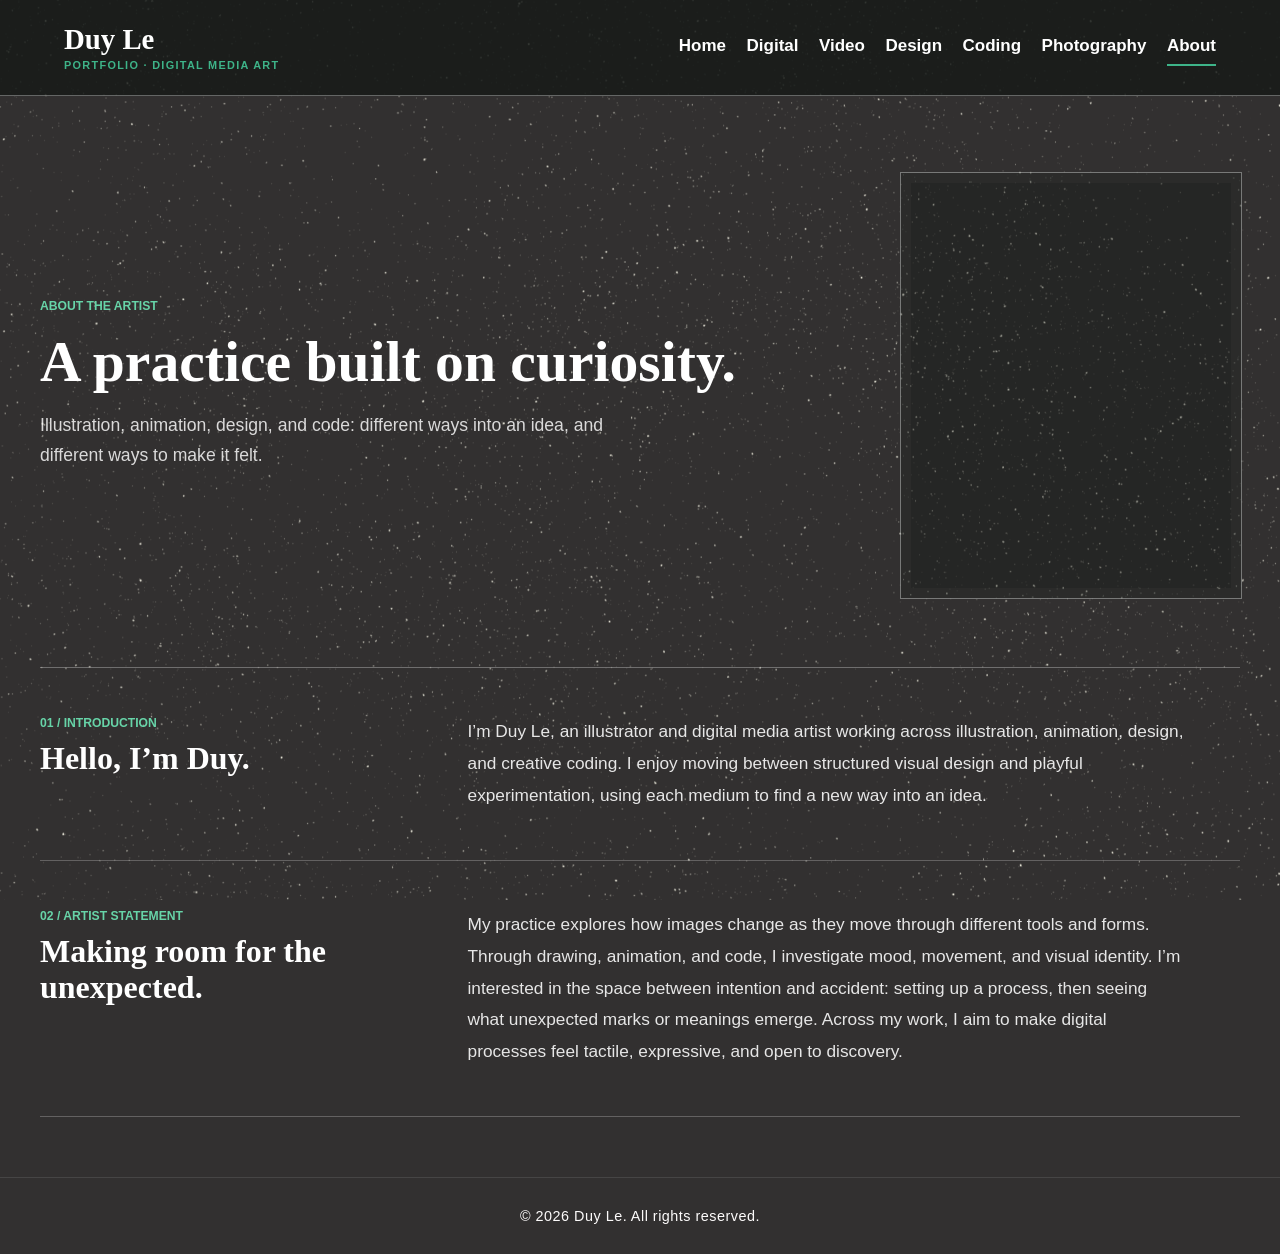
==== About.html @ 116b758b "new big update for yah" ====
<!DOCTYPE html>
<html lang="en">
<head>
	<meta charset="UTF-8">
	<meta name="viewport" content="width=device-width, initial-scale=1.0">
	<meta name="description" content="About Duy Le, digital media artist and illustrator.">
	<title>About | Duy Le Portfolio</title>
	<link rel="stylesheet" href="styles.css">
</head>
<body>
<div class="BG" aria-hidden="true"></div>

<header class="top-header">
	<a class="site-brand top-brand" href="index.html" aria-label="Duy Le Portfolio home">
		<span class="site-brand-name">Duy Le</span>
		<span class="site-brand-title">Portfolio · Digital Media Art</span>
	</a>
	<nav class="Link Link--normal" aria-label="Main navigation">
		<a href="index.html">Home</a>
		<a href="Digital.html">Digital</a>
		<a href="Video.html">Video</a>
		<a href="Design.html">Design</a>
		<a href="Coding.html">Coding</a>
		<a href="Photography.html">Photography</a>
		<a href="About.html" aria-current="page">About</a>
	</nav>
</header>

<header class="site-header" aria-hidden="true" inert>
	<a class="site-brand site-brand--compact" href="index.html" aria-label="Duy Le Portfolio home">
		<span class="site-brand-mark" aria-hidden="true">DL</span>
		<span class="site-brand-title">Portfolio</span>
	</a>
	<nav class="Link Link--sticky" aria-label="Sticky main navigation">
		<a href="index.html">Home</a>
		<a href="Digital.html">Digital</a>
		<a href="Video.html">Video</a>
		<a href="Design.html">Design</a>
		<a href="Coding.html">Coding</a>
		<a href="Photography.html">Photography</a>
		<a href="About.html" aria-current="page">About</a>
	</nav>
</header>

<main class="about-main">
	<section class="about-hero" aria-labelledby="about-title">
		<div>
			<p class="about-kicker">About the artist</p>
			<h1 id="about-title">A practice built on curiosity.</h1>
			<p class="about-hero-lede">Illustration, animation, design, and code: different ways into an idea, and different ways to make it felt.</p>
		</div>
		<div class="about-profile-placeholder" role="img" aria-label="Blank placeholder for a profile photo"></div>
	</section>

	<section class="about-section" aria-labelledby="introduction-title">
		<div>
			<p class="about-section-index">01 / Introduction</p>
			<h2 id="introduction-title">Hello, I’m Duy.</h2>
		</div>
		<div class="about-section-copy">
			<p>I’m Duy Le, an illustrator and digital media artist working across illustration, animation, design, and creative coding. I enjoy moving between structured visual design and playful experimentation, using each medium to find a new way into an idea.</p>
		</div>
	</section>

	<section class="about-section" aria-labelledby="statement-title">
		<div>
			<p class="about-section-index">02 / Artist statement</p>
			<h2 id="statement-title">Making room for the unexpected.</h2>
		</div>
		<div class="about-section-copy">
			<p>My practice explores how images change as they move through different tools and forms. Through drawing, animation, and code, I investigate mood, movement, and visual identity. I’m interested in the space between intention and accident: setting up a process, then seeing what unexpected marks or meanings emerge. Across my work, I aim to make digital processes feel tactile, expressive, and open to discovery.</p>
		</div>
	</section>
</main>

<footer class="site-footer">
	<p>&copy; 2026 Duy Le. All rights reserved.</p>
</footer>

<script src="script.js"></script>
</body>
</html>
---- styles.css ----
.container {
    color: white;
    text-align: center;
    font-size: 20px;
    margin-top: 100px;
    padding-bottom: 10px;
    text-shadow: -2px -2px 0 #000, 2px -2px 0 #000, -2px 2px 0 #000, 2px 2px 0 #000;

}
.home-hero {
    width: min(calc(100% - 48px), 1200px);
    margin: 0 auto 55px;
    padding: 82px 0 58px;
    border-bottom: 1px solid rgba(255, 255, 255, 0.3);
    color: #ffffff;
    text-align: left;
}

.home-hero .hero-kicker {
    margin: 0 0 14px;
    color: #67d4a8;
    font-size: 0.76rem;
    font-weight: 700;
    text-transform: uppercase;
}

.home-hero h1 {
    max-width: 900px;
    margin: 0;
    font-family: Georgia, "Times New Roman", serif;
    font-size: 3.5rem;
    line-height: 1.08;
}

.home-hero h1 span {
    display: block;
    color: #67d4a8;
}

.home-hero .hero-subtitle {
    margin: 18px 0 0;
    color: rgba(255, 255, 255, 0.82);
    font-size: 1.08rem;
    line-height: 1.7;
}

.BG {
    position: fixed;
    inset: 0;
    z-index: -1;
    pointer-events: none;
    background: url("BG.png") center / cover no-repeat;
    animation: background-float 12s ease-in-out infinite;
}

@keyframes background-float {
    0%, 100% { transform: translateY(0); }
    50% { transform: translateY(-10px); }
}

.top-header {
    display: flex;
    align-items: center;
    justify-content: space-between;
    gap: 30px;
    width: 100%;
    max-width: none;
    margin: 0;
    padding: 24px clamp(20px, 5vw, 72px);
    box-sizing: border-box;
    border: 0;
    border-bottom: 1px solid rgba(255, 255, 255, 0.32);
    background: rgba(22, 26, 24, 0.82);
}

.top-brand .site-brand-name {
    font-family: Georgia, "Times New Roman", serif;
    font-size: 1.8rem;
}

.top-brand .site-brand-title {
    font-size: 0.68rem;
    letter-spacing: 0.12em;
}

.site-header {
    position: fixed;
    top: 12px;
    left: 50%;
    z-index: 900;
    display: flex;
    align-items: center;
    justify-content: space-between;
    gap: 24px;
    width: min(calc(100% - 32px), 980px);
    padding: 10px 18px;
    box-sizing: border-box;
    border: 1px solid rgba(103, 212, 168, 0.32);
    border-radius: 999px;
    background: rgba(14, 18, 16, 0.9);
    -webkit-backdrop-filter: blur(16px) saturate(115%);
    backdrop-filter: blur(16px) saturate(115%);
    box-shadow: 0 10px 32px rgba(0, 0, 0, 0.48), inset 0 1px rgba(255, 255, 255, 0.08);
    opacity: 0;
    visibility: hidden;
    pointer-events: none;
    transform: translate(-50%, -130%);
    transition: opacity 0.2s ease, transform 0.2s ease, visibility 0.2s ease;
}

.site-header.is-visible {
    opacity: 1;
    visibility: visible;
    pointer-events: auto;
    transform: translate(-50%, 0);
}

.site-brand {
    display: flex;
    flex: 0 0 auto;
    flex-direction: column;
    gap: 3px;
    color: #ffffff;
}

.site-brand-name {
    font-size: 1.15rem;
    font-weight: 800;
    line-height: 1.1;
}

.site-brand-title {
    color: #3EB489;
    font-size: 0.72rem;
    font-weight: 700;
    text-transform: uppercase;
}

.site-brand--compact {
    flex-direction: row;
    align-items: center;
    gap: 8px;
}

.site-brand-mark {
    display: grid;
    width: 30px;
    aspect-ratio: 1;
    place-items: center;
    border-radius: 50%;
    background: #3EB489;
    color: #102019;
    font-size: 0.75rem;
    font-weight: 800;
}

.about-main {
    flex: 1;
    width: min(calc(100% - 48px), 1200px);
    margin: 0 auto;
}

.about-hero {
    display: grid;
    grid-template-columns: minmax(0, 1fr) minmax(240px, 340px);
    align-items: center;
    gap: clamp(40px, 8vw, 120px);
    padding: 76px 0 68px;
    border-bottom: 1px solid rgba(255, 255, 255, 0.3);
}

.about-kicker,
.about-section-index {
    margin: 0;
    color: #67d4a8;
    font-size: 0.76rem;
    font-weight: 700;
    text-transform: uppercase;
}

.about-hero h1 {
    max-width: 700px;
    margin: 18px 0;
    color: #ffffff;
    font-family: Georgia, "Times New Roman", serif;
    font-size: 3.6rem;
    line-height: 1.08;
}

.about-hero-lede {
    max-width: 580px;
    margin: 0;
    color: rgba(255, 255, 255, 0.82);
    font-size: 1.1rem;
    line-height: 1.7;
}

.about-profile-placeholder {
    width: 100%;
    aspect-ratio: 4 / 5;
    border: 1px solid rgba(255, 255, 255, 0.38);
    background: rgba(15, 19, 17, 0.32);
    box-shadow: inset 0 0 0 10px rgba(255, 255, 255, 0.025);
}

.about-section {
    display: grid;
    grid-template-columns: minmax(180px, 0.7fr) minmax(0, 1.6fr);
    gap: clamp(32px, 7vw, 100px);
    padding: 48px 0;
    border-bottom: 1px solid rgba(255, 255, 255, 0.24);
}

.about-section h2 {
    margin: 10px 0 0;
    color: #ffffff;
    font-family: Georgia, "Times New Roman", serif;
    font-size: 2rem;
    line-height: 1.15;
}

.about-section-copy {
    max-width: 720px;
}

.about-section-copy p {
    margin: 0;
    color: rgba(255, 255, 255, 0.88);
    font-size: 1.08rem;
    line-height: 1.85;
}

.about-section-copy p + p {
    margin-top: 18px;
}

.collection-main {
    flex: 1;
    width: min(calc(100% - 48px), 1200px);
    margin: 0 auto;
}

.collection-intro {
    padding: 74px 0 42px;
    border-bottom: 1px solid rgba(255, 255, 255, 0.3);
}

.collection-kicker {
    margin: 0 0 14px;
    color: #67d4a8;
    font-size: 0.76rem;
    font-weight: 700;
    text-transform: uppercase;
}

.collection-intro h1 {
    margin: 0;
    color: #ffffff;
    font-family: Georgia, "Times New Roman", serif;
    font-size: 3.5rem;
    line-height: 1.08;
}

.collection-description {
    max-width: 620px;
    margin: 16px 0 0;
    color: rgba(255, 255, 255, 0.82);
    font-size: 1.08rem;
    line-height: 1.7;
}

.collection-grid {
    display: grid;
    grid-template-columns: repeat(3, minmax(0, 1fr));
    gap: 24px;
    padding: 38px 0 72px;
}

.project-placeholder {
    position: relative;
    display: grid;
    aspect-ratio: 4 / 3;
    place-items: center;
    overflow: hidden;
    border: 1px dashed rgba(255, 255, 255, 0.38);
    border-radius: 4px;
    background-color: rgba(14, 18, 16, 0.48);
}

.project-placeholder-number {
    position: absolute;
    top: 12px;
    left: 14px;
    color: rgba(255, 255, 255, 0.58);
    font-size: 0.72rem;
    font-weight: 700;
}

.project-placeholder-add {
    color: rgba(103, 212, 168, 0.78);
    font-size: 2rem;
    font-weight: 300;
    line-height: 1;
}

.project-placeholder img,
.project-placeholder video {
    width: 100%;
    height: 100%;
    object-fit: cover;
}

.collection-main[data-category="video"] .project-placeholder {
    aspect-ratio: 16 / 9;
}

.collection-main[data-category="photography"] .project-placeholder {
    aspect-ratio: 3 / 4;
}

body.page-leaving > :not(.top-header):not(.site-header):not(.BG),
body.page-entering > :not(.top-header):not(.site-header):not(.BG) {
    transition: opacity 180ms ease;
}

body.page-leaving > :not(.top-header):not(.site-header):not(.BG) {
    opacity: 0;
}

body.page-entering > :not(.top-header):not(.site-header):not(.BG) {
    animation: page-content-reveal 260ms ease-out both;
}

body.page-leaving .BG,
body.page-entering .BG {
    animation-play-state: paused;
}

@keyframes page-content-reveal {
    from { opacity: 0; }
    to { opacity: 1; }
}

.Link {
    display: flex;
    flex-wrap: wrap;
    align-items: center;
    justify-content: flex-end;
    gap: 8px clamp(12px, 2vw, 28px);
    font-size: 17px;
}

.Link--normal {
    gap: 8px clamp(12px, 1.6vw, 24px);
    margin: 0;
}

.Link--normal a {
    padding: 8px 0;
    border-bottom: 2px solid transparent;
    font-weight: 700;
}

.Link--normal a:hover,
.Link--normal a:focus-visible,
.Link--normal a[aria-current="page"] {
    border-bottom-color: #3EB489;
}

.Link--sticky a {
    padding: 8px 0;
    border-bottom: 2px solid transparent;
    font-weight: 700;
}

.Link--sticky a:hover,
.Link--sticky a:focus-visible {
    border-bottom-color: #3EB489;
}

@media (max-width: 768px) {
    .top-header {
        align-items: flex-start;
        flex-direction: column;
        gap: 16px;
        padding: 16px 18px;
    }

    .top-header .Link--normal,
    .site-header .Link {
        width: 100%;
        box-sizing: border-box;
    }

    .site-header {
        align-items: flex-start;
        flex-direction: column;
        gap: 12px;
        padding: 14px 18px;
    }

    .about-main {
        width: min(calc(100% - 36px), 680px);
    }

    .home-hero {
        width: min(calc(100% - 36px), 680px);
        padding: 52px 0 40px;
    }

    .home-hero h1 {
        font-size: 2.7rem;
    }

    .about-hero {
        grid-template-columns: 1fr;
        gap: 32px;
        padding: 52px 0 44px;
    }

    .about-hero h1 {
        font-size: 2.7rem;
    }

    .about-profile-placeholder {
        max-width: 360px;
    }

    .about-section {
        grid-template-columns: 1fr;
        gap: 18px;
        padding: 36px 0;
    }

    .about-section h2 {
        font-size: 1.75rem;
    }

    .collection-main {
        width: min(calc(100% - 36px), 680px);
    }

    .collection-intro {
        padding: 52px 0 34px;
    }

    .collection-intro h1 {
        font-size: 2.7rem;
    }

    .collection-grid {
        grid-template-columns: repeat(2, minmax(0, 1fr));
        gap: 16px;
        padding-top: 28px;
    }

    .Link {
        justify-content: flex-start;
        gap: 4px 18px;
    }

}

@media (max-width: 520px) {
    .collection-grid {
        grid-template-columns: 1fr;
    }
}

@media (prefers-reduced-motion: reduce) {
    body.page-leaving > :not(.top-header):not(.site-header):not(.BG),
    body.page-entering > :not(.top-header):not(.site-header):not(.BG) {
        animation-duration: 1ms;
        transition-duration: 1ms;
    }

    .BG {
        animation: none;
    }
}
a{
   text-decoration: none;
   cursor: pointer;
   color: white;
   transition: color 0.7s ease;
}

a:hover {
    color: #3EB489;
}

body {
    font-family: Arial, sans-serif;
    background-color: rgb(50, 48, 48);


}

.intro {
    color: white;
    font-size: 28px;
    margin-left: 112px; /* ◄ Changed from 100px (160px thumb margin matches better now) */
    text-shadow: -2px -2px 0 #000, 2px -2px 0 #000, -2px 2px 0 #000, 2px 2px 0 #000;
}

.video-grid {
    display: grid;
    grid-template-columns: repeat(3, minmax(0, 1fr));
    grid-auto-rows: clamp(170px, 16vw, 220px);
    gap: 22px;
    width: min(calc(100% - 48px), 1200px);
    margin: 0 auto 48px;
    padding: 0;
    box-sizing: border-box;
}

.video-thumb {
    position: relative;
    width: auto;
    height: 100%;
    aspect-ratio: auto;
    cursor: pointer;
    border-radius: 20px;
    overflow: hidden;
}

.video-grid--feature-left,
.video-grid--feature-right {
    grid-template-columns: repeat(2, minmax(0, 1fr));
    grid-template-rows: repeat(2, clamp(140px, 12vw, 180px));
}

.video-grid--feature-left > .video-thumb:first-child {
    grid-row: span 2;
}

.video-grid--feature-right > .video-thumb:first-child {
    grid-column: 2;
    grid-row: span 2;
}

.video-grid--feature-right > .video-thumb:nth-child(2) {
    grid-column: 1;
    grid-row: 1;
}

.video-grid--feature-right > .video-thumb:nth-child(3) {
    grid-column: 1;
    grid-row: 2;
}

@media (max-width: 768px) {
    .video-grid,
    .video-grid--feature-left,
    .video-grid--feature-right {
        grid-template-columns: repeat(2, minmax(0, 1fr));
        grid-auto-rows: auto;
        grid-template-rows: auto;
        gap: 18px;
        width: min(calc(100% - 36px), 680px);
        padding: 0;
    }

    .video-thumb {
        height: auto;
        aspect-ratio: 16 / 9;
    }

    .video-grid--feature-left > .video-thumb,
    .video-grid--feature-right > .video-thumb {
        grid-column: auto;
        grid-row: auto;
    }
}

@media (max-width: 520px) {
    .video-grid,
    .video-grid--feature-left,
    .video-grid--feature-right {
        grid-template-columns: minmax(0, 1fr);
    }
}

        .video-thumb img {
        width: 100%;
        display: block;
        }

        /* Modal Core Settings */
        .modal {
        display: none; 
        position: fixed;
        z-index: 1000;
        left: 0;
        top: 0;
        width: 100%;
        height: 100%;
        background-color: rgba(0, 0, 0, 0.9);
        overflow-y: auto;
        
        }

/* Modal Content Box - Keeps margin at the top so image isn't flush with viewport */
.modal-content {
    position: relative;
    width: 90%;
    max-width: 900px;
    margin: 50px auto 30px auto; /* 50px top margin creates the buffer gap above the media */
    display: flex;
    flex-direction: column;
    align-items: center;
}

/* Close "X" Button pinned to upper-right of the viewport */
.close-btn {
    position: fixed;
    top: 24px;   /* Safe gap from top edge */
    right: 24px;  /* Safe gap from right edge */
    z-index: 1020;
    
    background: rgba(0, 0, 0, 0.7);
    color: #ffffff;
    border: 2px solid rgba(255, 255, 255, 0.4);
    border-radius: 50%;
    
    width: 44px;
    height: 44px;
    font-size: 26px;
    font-weight: bold;
    line-height: 1;
    
    display: flex;
    align-items: center;
    justify-content: center;
    cursor: pointer;
    transition: background 0.2s ease, transform 0.2s ease;
}

/* Hover effect */
.close-btn:hover,
.close-btn:focus {
    background: #ffffff;
    color: #000000;
    border-color: #ffffff;
    transform: scale(1.1);
    outline: none;
}

/* On smaller mobile screens, pull it in slightly so it's not cut off */
@media (max-width: 600px) {
    .close-btn {
        top: 16px;
        right: 16px;
        width: 38px;
        height: 38px;
        font-size: 22px;
    }
}
/* Ensure image/video container preserves top spacing */
.video-container {
    width: min(100%, 106.667vh);
    position: relative;
    display: flex;
    justify-content: center;
    align-items: center;
    margin-top: 15px; /* Adds additional gap between close button and media */
}
/* Keep primary images and videos in the same responsive viewing frame */
.video-container.has-video,
.video-container.has-image {
    aspect-ratio: 16 / 9;
}

/* YouTube Iframe stays locked inside the 16:9 ratio box */
.video-container.has-video iframe {
    position: absolute;
    top: 0;
    left: 0;
    width: 100%;
    height: 100%;
}

/* Keep image dimensions from changing the shared 16:9 frame size */
.video-container.has-image #modalImage {
    position: absolute;
    inset: 0;
}

/* GIF & Static Image Responsive Sizing */
#modalImage {
    width: 100%;
    height: 100%;
    display: block;
    object-fit: contain;
    border-radius: 8px;
    margin: 0 auto;
}

/* Dynamic extra media elements */
.modal-extra-media {
    max-width: 100% !important;
    max-height: 60vh !important;
    width: auto !important;
    height: auto !important;
    display: block !important;
    margin: 20px auto 0 auto !important;
    object-fit: contain !important;
    border-radius: 8px !important;
}

/* Caption formatting with safe spacing */
.video-caption {
    width: 100%;
    color: #ffffff;
    margin-top: 20px; /* Space between media and text */
    padding: 0 10px 20px 10px;
    box-sizing: border-box;
    text-align: center;
}/* Navigation Buttons */

        .nav-btn {
        position: fixed;                        /* FIXED: Snaps the buttons directly to the browser view borders */
        top: 50%;                               /* Centers them vertically on the screen */
        transform: translateY(-50%);            /* Keeps the vertical center perfectly balanced */
        background: rgba(255, 255, 255, 0.15); 
        color: #ffffff;                         
        border: 1px solid rgba(255, 255, 255, 0.25); 
        font-size: 2rem;
        width: 55px;
        height: 55px;
        display: flex-start;
        align-items: center;
        justify-content: center;
        padding-bottom: 7px;
        cursor: pointer;
        border-radius: 50%;                     
        transition: background 0.2s ease, transform 0.2s ease; 
        z-index: 9999;                          /* Extremely high index to ensure they float over everything */
        }

        /* Snaps the previous button to the absolute left edge of the page window */
        .nav-btn.left {
        left: 30px;                             /* Creates a clean spacing cushion from the left screen wall */
        padding-right: 12px;
        }

        /* Snaps the next button to the absolute right edge of the page window */
        .nav-btn.right {
        right: 30px;                            /* Creates a clean spacing cushion from the right screen wall */
        padding-left: 12px;
        }

        /* Hover State: Blends a brighter background circle with your 15% zoom effect */
        .nav-btn:hover {
        background: rgba(255, 255, 255, 0.35);  
        transform: translateY(-50%) scale(1.15); 
        }

        /* Mobile framework protection so they stay within touch range on phones */
        @media (max-width: 768px) {
        .nav-btn {
            width: 45px;
            height: 45px;
            font-size: 1.5rem;
        }
        .nav-btn.left { left: 15px; }
        .nav-btn.right { right: 15px; }
        }


<!-- Fade Black Effect-->

        css/* 1. Prepare the thumbnail container */
        .video-thumb {
        position: relative;       /* Crucial: Traps the absolute overlay inside this box */
        overflow: hidden;         /* Keeps everything contained neatly */
        cursor: pointer;
        }

        /* 2. Target the image inside the thumbnail */
        .video-thumb img {
        position: absolute;
        inset: 0;
        width: 100%;
        height: 100%;
        object-fit: cover;        /* Ensures images stretch cleanly to fill their cells */
        display: block;
        }

        /* 3. Create the Black Overlay (Hidden by default) */
        .video-thumb::after {
        content: attr(data-hover-text);              /* Keeps it a clean black overlay. Add text inside "" if you want text */
        position: absolute;
        top: 0;
        left: 0;
        width: 100%;
        height: 100%;
        background-color: rgba(0, 0, 0, 0.8); /* Black with 50% opacity. Increase to 0.7 for darker, decrease for lighter */
        
        /* Centering settings in case you decide to add text later */
        display: flex;
        align-items: center;
        justify-content: center;
        padding: 20px;            /* Prevents long text from hitting the edges */
        text-align: center;       /* Centers multi-line text */
        box-sizing: border-box;     /* Ensures padding doesn't break the layout */

        /* White Text Styling */
        color: #ffffff;           
        font-family: sans-serif;  
        font-size: 1.6rem;        
        font-weight: bold;
        text-shadow: 1px 1px 0 #000000, -1px -1px 0 #000000, 1px -1px 0 #000000, -1px 1px 0 #000000;
        
        /* Fade Effect Setup */
        opacity: 0;               /* Starts completely invisible */
        transition: opacity 0.3s ease; /* Controls fade speed (0.3 seconds) */
        }

        /* 4. The Hover Trigger: Fade the overlay in */
        .video-thumb:hover::after {
        opacity: 1;               /* Fully visible on hover */
        pointer-events: none;     /* Ensures the overlay doesn't block clicks on the thumbnail */
        }

        /* Smooth fade transitions for modal media */
#modalImage,
#videoPlayer,
.modal-extra-media {
    opacity: 1;
    transition: opacity 0.3s ease-in-out; /* Controls fade duration */
}

/* Fade-out state applied dynamically via JavaScript */
.fade-out {
    opacity: 0 !important;
}

/* Site Footer Styling */
.site-footer {
    width: 100%;
    padding: 30px 20px;
    box-sizing: border-box;
    text-align: center;
    background-color: transparent; /* Or set to your page background color */
    border-top: 1px solid rgba(255, 255, 255, 0.1); /* Subtle separator line */
    margin-top: 60px; /* Space between gallery content and footer */
}

.site-footer p {
    color: #fdfbfb; /* Muted gray so it doesn't distract from portfolio items */
    font-size: 0.9rem;
    font-weight: 400;
    letter-spacing: 0.5px;
    margin: 0;
}

body {
    display: flex;
    flex-direction: column;
    min-height: 100vh;
    margin: 0;
}

/* Ensure your main page content stretches to push the footer down */
main, .portfolio-grid {
    flex: 1;
}
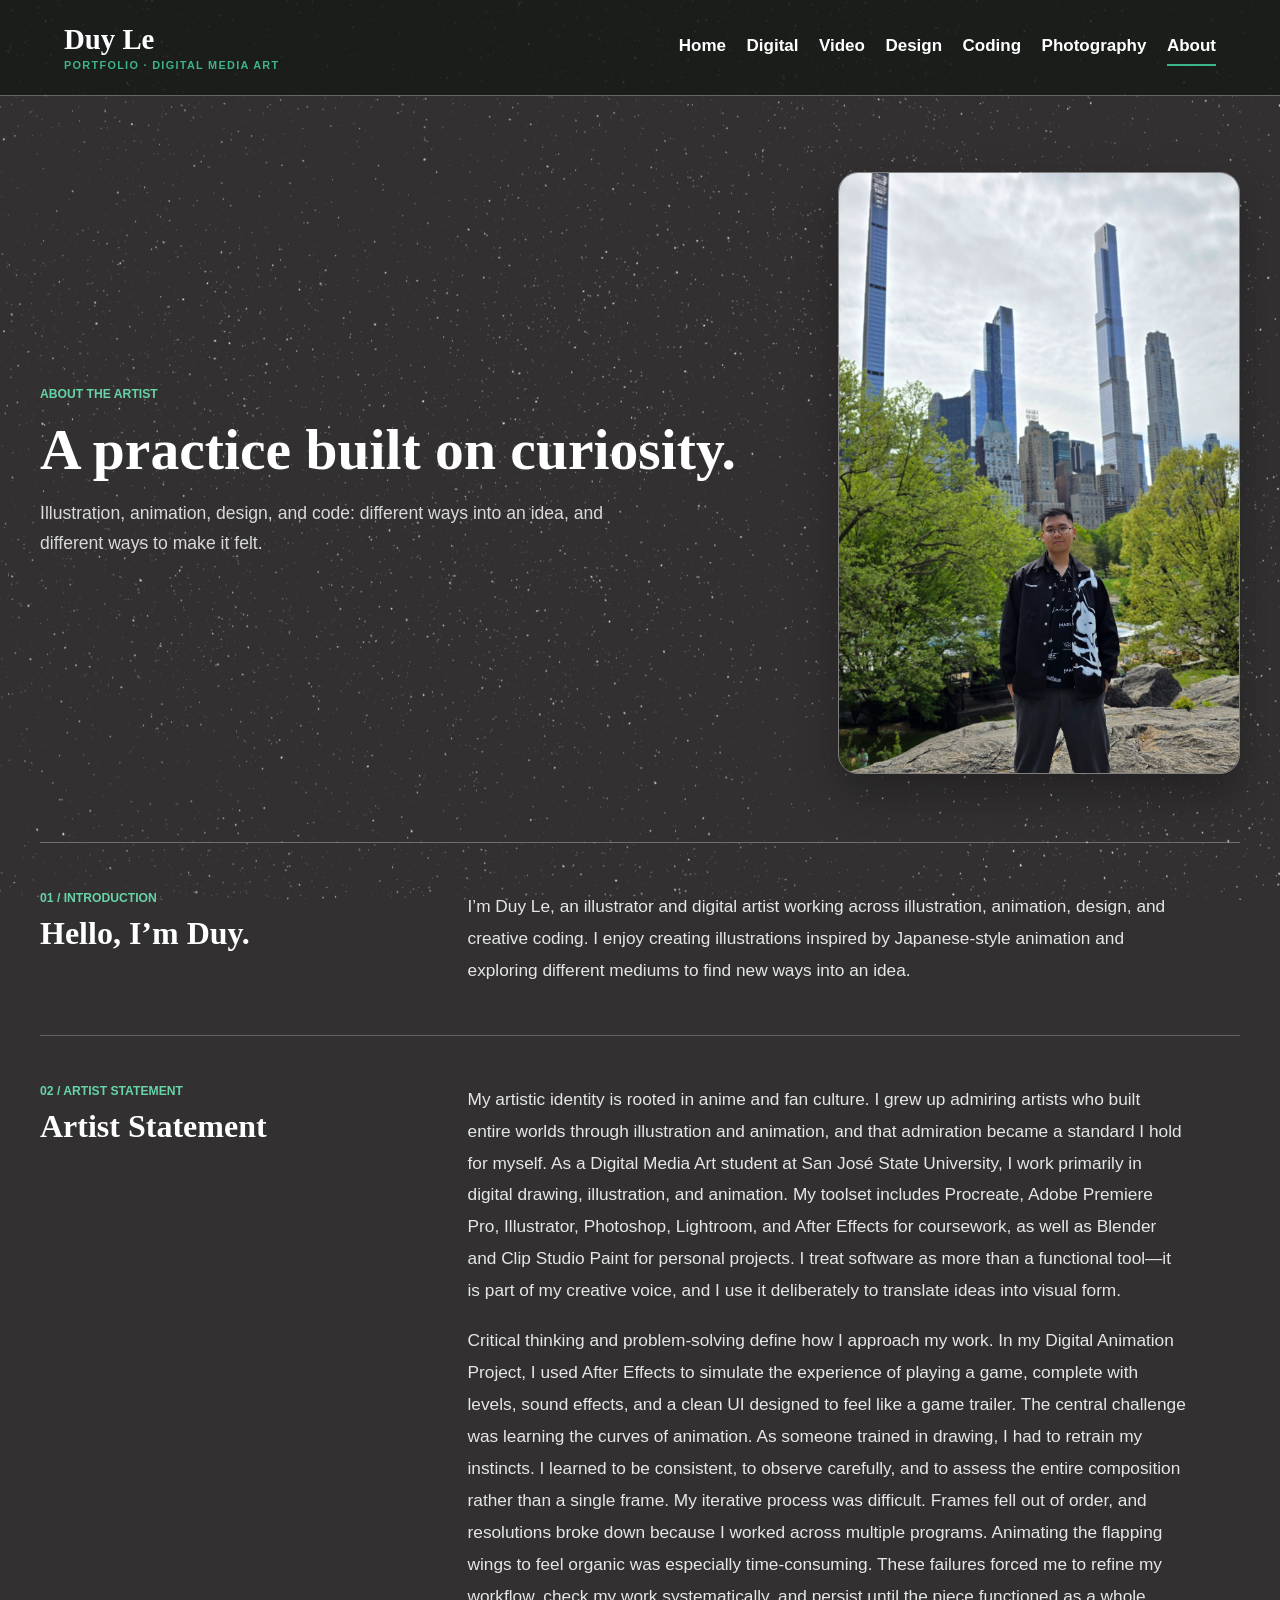
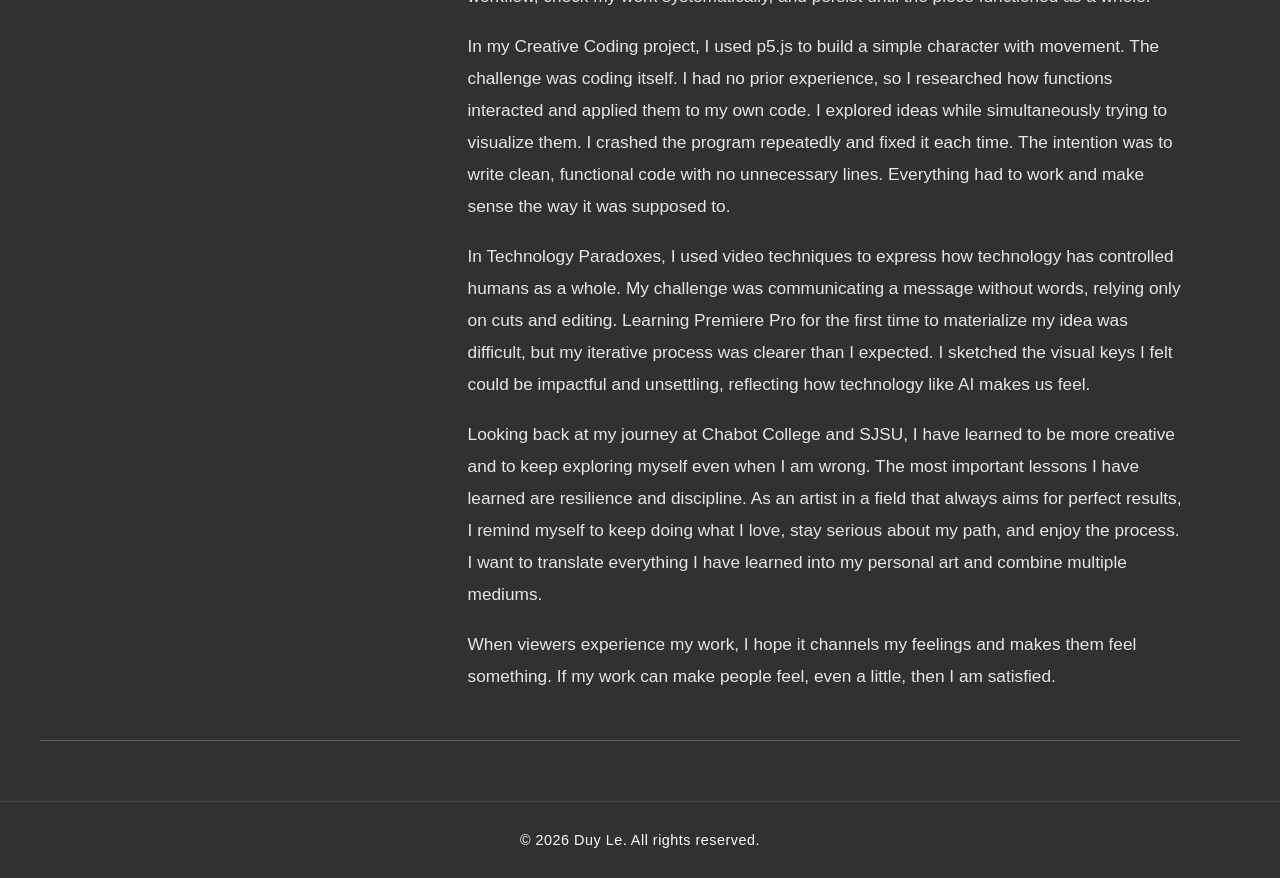
==== commit 7b33bde9: "This is the Finished Enough Porfolio" ====
--- a/About.html
+++ b/About.html
@@ -49,7 +49,7 @@
 			<h1 id="about-title">A practice built on curiosity.</h1>
 			<p class="about-hero-lede">Illustration, animation, design, and code: different ways into an idea, and different ways to make it felt.</p>
 		</div>
-		<div class="about-profile-placeholder" role="img" aria-label="Blank placeholder for a profile photo"></div>
+		<img class="about-profile-image" src="Porfolio Profile.jpg" alt="Portrait of Duy Le" />
 	</section>
 
 	<section class="about-section" aria-labelledby="introduction-title">
@@ -58,17 +58,27 @@
 			<h2 id="introduction-title">Hello, I’m Duy.</h2>
 		</div>
 		<div class="about-section-copy">
-			<p>I’m Duy Le, an illustrator and digital media artist working across illustration, animation, design, and creative coding. I enjoy moving between structured visual design and playful experimentation, using each medium to find a new way into an idea.</p>
+			<p>I’m Duy Le, an illustrator and digital artist working across illustration, animation, design, and creative coding. I enjoy creating illustrations inspired by Japanese-style animation and exploring different mediums to find new ways into an idea.</p>
 		</div>
 	</section>
 
 	<section class="about-section" aria-labelledby="statement-title">
 		<div>
 			<p class="about-section-index">02 / Artist statement</p>
-			<h2 id="statement-title">Making room for the unexpected.</h2>
+			<h2 id="statement-title">Artist Statement</h2>
 		</div>
 		<div class="about-section-copy">
-			<p>My practice explores how images change as they move through different tools and forms. Through drawing, animation, and code, I investigate mood, movement, and visual identity. I’m interested in the space between intention and accident: setting up a process, then seeing what unexpected marks or meanings emerge. Across my work, I aim to make digital processes feel tactile, expressive, and open to discovery.</p>
+			<p>My artistic identity is rooted in anime and fan culture. I grew up admiring artists who built entire worlds through illustration and animation, and that admiration became a standard I hold for myself. As a Digital Media Art student at San José State University, I work primarily in digital drawing, illustration, and animation. My toolset includes Procreate, Adobe Premiere Pro, Illustrator, Photoshop, Lightroom, and After Effects for coursework, as well as Blender and Clip Studio Paint for personal projects. I treat software as more than a functional tool—it is part of my creative voice, and I use it deliberately to translate ideas into visual form.</p>
+
+			<p>Critical thinking and problem-solving define how I approach my work. In my Digital Animation Project, I used After Effects to simulate the experience of playing a game, complete with levels, sound effects, and a clean UI designed to feel like a game trailer. The central challenge was learning the curves of animation. As someone trained in drawing, I had to retrain my instincts. I learned to be consistent, to observe carefully, and to assess the entire composition rather than a single frame. My iterative process was difficult. Frames fell out of order, and resolutions broke down because I worked across multiple programs. Animating the flapping wings to feel organic was especially time-consuming. These failures forced me to refine my workflow, check my work systematically, and persist until the piece functioned as a whole.</p>
+
+			<p>In my Creative Coding project, I used p5.js to build a simple character with movement. The challenge was coding itself. I had no prior experience, so I researched how functions interacted and applied them to my own code. I explored ideas while simultaneously trying to visualize them. I crashed the program repeatedly and fixed it each time. The intention was to write clean, functional code with no unnecessary lines. Everything had to work and make sense the way it was supposed to.</p>
+
+			<p>In Technology Paradoxes, I used video techniques to express how technology has controlled humans as a whole. My challenge was communicating a message without words, relying only on cuts and editing. Learning Premiere Pro for the first time to materialize my idea was difficult, but my iterative process was clearer than I expected. I sketched the visual keys I felt could be impactful and unsettling, reflecting how technology like AI makes us feel.</p>
+
+			<p>Looking back at my journey at Chabot College and SJSU, I have learned to be more creative and to keep exploring myself even when I am wrong. The most important lessons I have learned are resilience and discipline. As an artist in a field that always aims for perfect results, I remind myself to keep doing what I love, stay serious about my path, and enjoy the process. I want to translate everything I have learned into my personal art and combine multiple mediums.</p>
+
+			<p>When viewers experience my work, I hope it channels my feelings and makes them feel something. If my work can make people feel, even a little, then I am satisfied.</p>
 		</div>
 	</section>
 </main>
--- a/styles.css
+++ b/styles.css
@@ -162,7 +162,7 @@
 
 .about-hero {
     display: grid;
-    grid-template-columns: minmax(0, 1fr) minmax(240px, 340px);
+    grid-template-columns: minmax(0, 1fr) minmax(240px, 400px);
     align-items: center;
     gap: clamp(40px, 8vw, 120px);
     padding: 76px 0 68px;
@@ -195,12 +195,29 @@
     line-height: 1.7;
 }
 
-.about-profile-placeholder {
+.about-profile-image {
+    display: block;
     width: 100%;
-    aspect-ratio: 4 / 5;
+    max-width: 400px;
+    aspect-ratio: 2 / 3;
+    object-fit: cover;
+    object-position: center 60%;
     border: 1px solid rgba(255, 255, 255, 0.38);
-    background: rgba(15, 19, 17, 0.32);
-    box-shadow: inset 0 0 0 10px rgba(255, 255, 255, 0.025);
+    border-radius: 20px;
+    box-shadow: 0 20px 42px rgba(0, 0, 0, 0.28);
+    justify-self: end;
+    filter: saturate(1.08) contrast(1.04);
+}
+
+@media (max-width: 768px) {
+    .about-hero {
+        grid-template-columns: 1fr;
+    }
+
+    .about-profile-image {
+        justify-self: center;
+        max-width: 320px;
+    }
 }
 
 .about-section {
@@ -318,6 +335,152 @@
     aspect-ratio: 3 / 4;
 }
 
+.coding-project-grid {
+    grid-template-columns: repeat(2, minmax(0, 1fr));
+}
+
+.coding-project-card {
+    overflow: hidden;
+    border: 1px solid rgba(255, 255, 255, 0.14);
+    border-radius: 14px;
+    background: rgba(13, 17, 15, 0.68);
+}
+
+.coding-project-image-link {
+    display: block;
+    overflow: hidden;
+    background: rgba(255, 255, 255, 0.04);
+}
+
+.coding-project-image {
+    display: block;
+    width: 100%;
+    aspect-ratio: 16 / 10;
+    object-fit: cover;
+    transition: transform 220ms ease;
+}
+
+.coding-project-image-link:hover .coding-project-image,
+.coding-project-image-link:focus-visible .coding-project-image {
+    transform: scale(1.035);
+}
+
+.coding-project-content {
+    padding: 22px 24px 24px;
+}
+
+.coding-project-type {
+    margin: 0 0 10px;
+    color: #67d4a8;
+    font-size: 0.72rem;
+    font-weight: 700;
+    letter-spacing: 0.08em;
+    text-transform: uppercase;
+}
+
+.coding-project-content h2 {
+    margin: 0;
+    color: #ffffff;
+    font-family: Georgia, "Times New Roman", serif;
+    font-size: 1.65rem;
+    line-height: 1.2;
+}
+
+.coding-project-details {
+    margin: 20px 0 22px;
+}
+
+.coding-project-details > div {
+    padding: 15px 0;
+    border-top: 1px solid rgba(255, 255, 255, 0.12);
+}
+
+.coding-project-details dt {
+    margin-bottom: 6px;
+    color: #67d4a8;
+    font-size: 0.7rem;
+    font-weight: 700;
+    letter-spacing: 0.08em;
+    text-transform: uppercase;
+}
+
+.coding-project-details dd {
+    margin: 0;
+    color: rgba(255, 255, 255, 0.8);
+    font-size: 0.94rem;
+    line-height: 1.7;
+}
+
+.coding-project-links {
+    display: flex;
+    flex-wrap: wrap;
+    gap: 10px 22px;
+    font-size: 0.92rem;
+    font-weight: 700;
+}
+
+.coding-project-links a:first-child {
+    color: #67d4a8;
+}
+
+.coding-project-links a:first-child:hover,
+.coding-project-links a:first-child:focus-visible {
+    color: #a1f0ce;
+}
+
+.coding-demo-page {
+    min-height: 100vh;
+    margin: 0;
+    padding: 32px 20px 56px;
+    box-sizing: border-box;
+    background: #202522;
+    color: #f5f5f5;
+}
+
+.coding-demo-header {
+    width: min(100%, 960px);
+    margin: 0 auto 24px;
+}
+
+.coding-demo-back {
+    display: inline-block;
+    margin-bottom: 24px;
+    color: #67d4a8;
+    font-size: 0.92rem;
+    font-weight: 700;
+}
+
+.coding-demo-header h1 {
+    margin: 0;
+    color: #ffffff;
+    font-family: Georgia, "Times New Roman", serif;
+    font-size: clamp(2rem, 5vw, 3.4rem);
+}
+
+.coding-demo-header p {
+    max-width: 680px;
+    color: rgba(255, 255, 255, 0.78);
+    line-height: 1.7;
+}
+
+.coding-demo-instructions {
+    padding: 14px 18px;
+    border-left: 3px solid #67d4a8;
+    background: rgba(255, 255, 255, 0.06);
+}
+
+.coding-demo-page canvas {
+    display: block;
+    max-width: 100%;
+    height: auto;
+    margin: 24px auto 0;
+}
+
+.coding-demo-page button,
+.coding-demo-page input {
+    font: inherit;
+}
+
 body.page-leaving > :not(.top-header):not(.site-header):not(.BG),
 body.page-entering > :not(.top-header):not(.site-header):not(.BG) {
     transition: opacity 180ms ease;
@@ -454,6 +617,10 @@
         padding-top: 28px;
     }
 
+    .coding-project-grid {
+        grid-template-columns: 1fr;
+    }
+
     .Link {
         justify-content: flex-start;
         gap: 4px 18px;
@@ -476,6 +643,10 @@
 
     .BG {
         animation: none;
+    }
+
+    .coding-project-image {
+        transition: none;
     }
 }
 a{
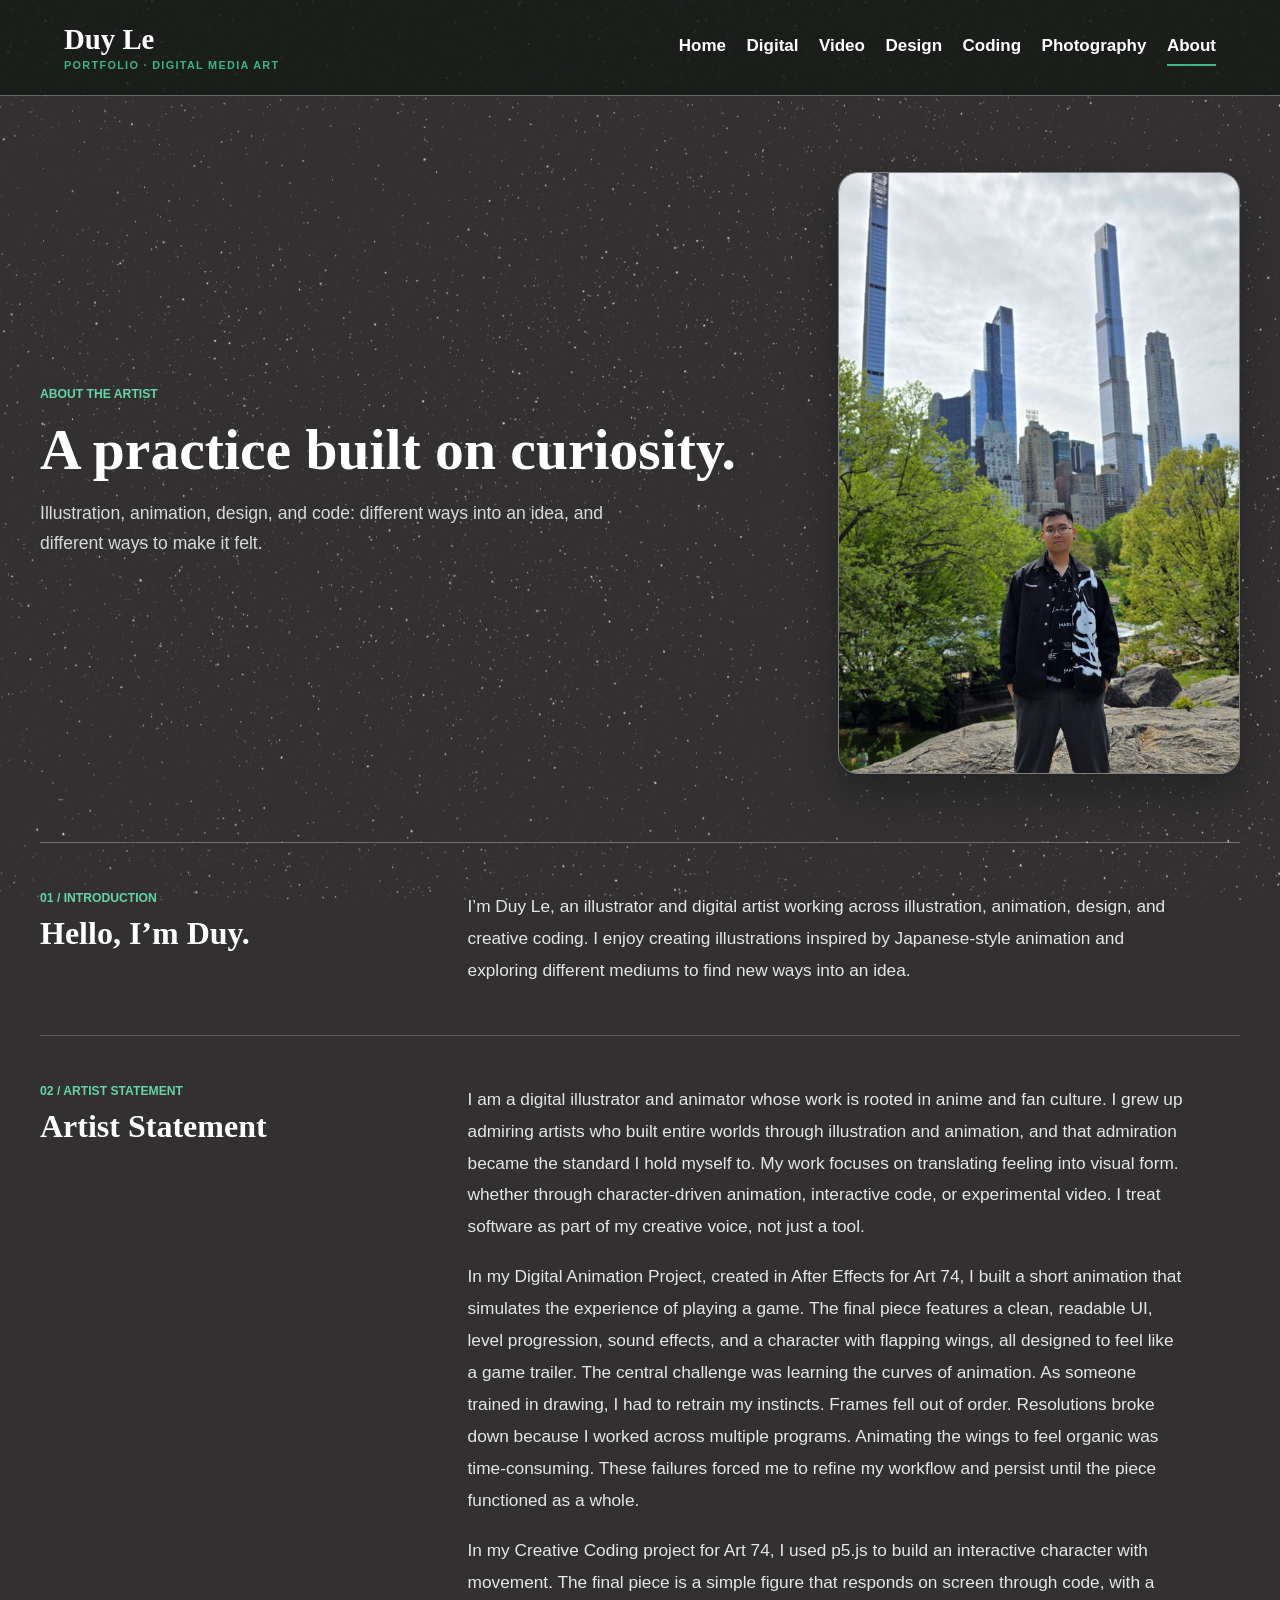
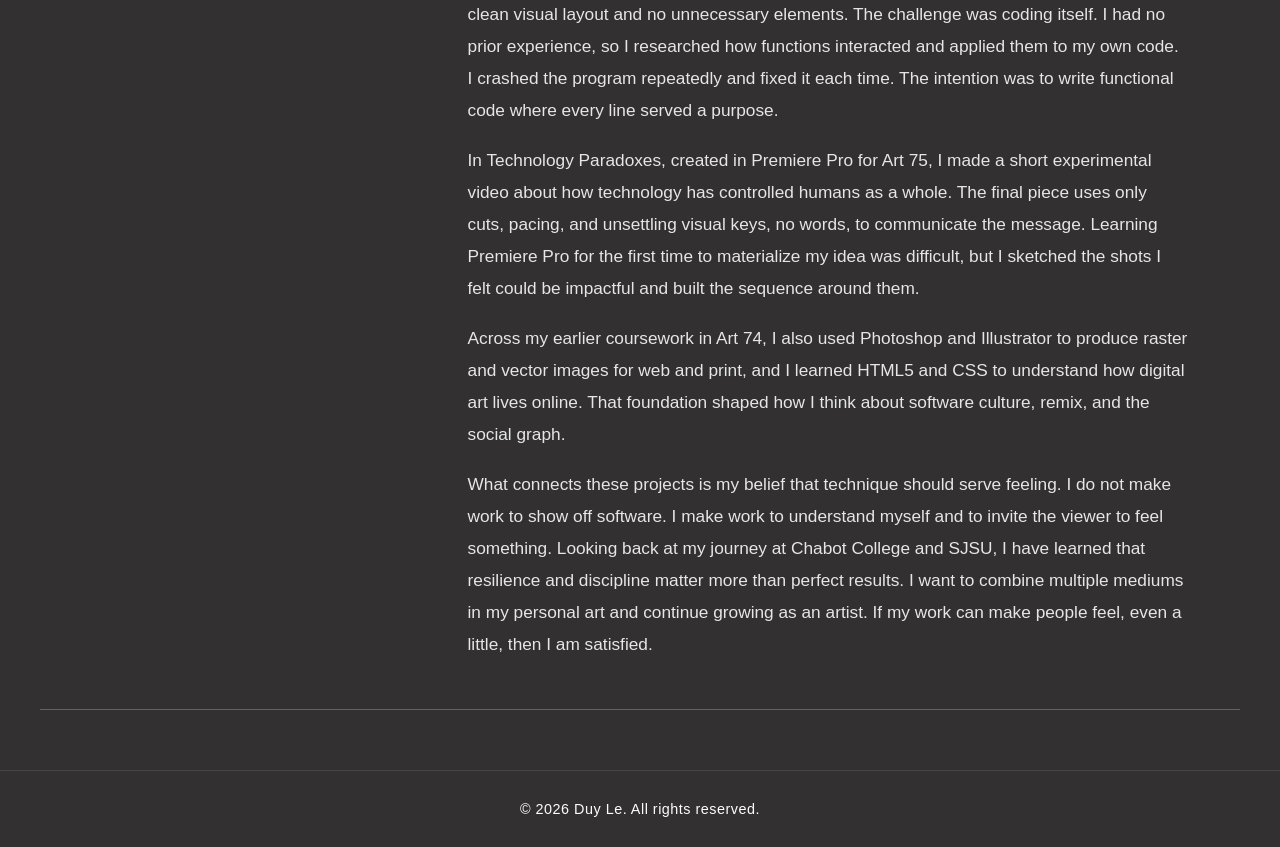
==== commit 5802d740: "update 1" ====
--- a/About.html
+++ b/About.html
@@ -68,17 +68,17 @@
 			<h2 id="statement-title">Artist Statement</h2>
 		</div>
 		<div class="about-section-copy">
-			<p>My artistic identity is rooted in anime and fan culture. I grew up admiring artists who built entire worlds through illustration and animation, and that admiration became a standard I hold for myself. As a Digital Media Art student at San José State University, I work primarily in digital drawing, illustration, and animation. My toolset includes Procreate, Adobe Premiere Pro, Illustrator, Photoshop, Lightroom, and After Effects for coursework, as well as Blender and Clip Studio Paint for personal projects. I treat software as more than a functional tool—it is part of my creative voice, and I use it deliberately to translate ideas into visual form.</p>
+			<p>I am a digital illustrator and animator whose work is rooted in anime and fan culture. I grew up admiring artists who built entire worlds through illustration and animation, and that admiration became the standard I hold myself to. My work focuses on translating feeling into visual form. whether through character-driven animation, interactive code, or experimental video. I treat software as part of my creative voice, not just a tool.</p>
 
-			<p>Critical thinking and problem-solving define how I approach my work. In my Digital Animation Project, I used After Effects to simulate the experience of playing a game, complete with levels, sound effects, and a clean UI designed to feel like a game trailer. The central challenge was learning the curves of animation. As someone trained in drawing, I had to retrain my instincts. I learned to be consistent, to observe carefully, and to assess the entire composition rather than a single frame. My iterative process was difficult. Frames fell out of order, and resolutions broke down because I worked across multiple programs. Animating the flapping wings to feel organic was especially time-consuming. These failures forced me to refine my workflow, check my work systematically, and persist until the piece functioned as a whole.</p>
+			<p>In my Digital Animation Project, created in After Effects for Art 74, I built a short animation that simulates the experience of playing a game. The final piece features a clean, readable UI, level progression, sound effects, and a character with flapping wings, all designed to feel like a game trailer. The central challenge was learning the curves of animation. As someone trained in drawing, I had to retrain my instincts. Frames fell out of order. Resolutions broke down because I worked across multiple programs. Animating the wings to feel organic was time-consuming. These failures forced me to refine my workflow and persist until the piece functioned as a whole.</p>
 
-			<p>In my Creative Coding project, I used p5.js to build a simple character with movement. The challenge was coding itself. I had no prior experience, so I researched how functions interacted and applied them to my own code. I explored ideas while simultaneously trying to visualize them. I crashed the program repeatedly and fixed it each time. The intention was to write clean, functional code with no unnecessary lines. Everything had to work and make sense the way it was supposed to.</p>
+			<p>In my Creative Coding project for Art 74, I used p5.js to build an interactive character with movement. The final piece is a simple figure that responds on screen through code, with a clean visual layout and no unnecessary elements. The challenge was coding itself. I had no prior experience, so I researched how functions interacted and applied them to my own code. I crashed the program repeatedly and fixed it each time. The intention was to write functional code where every line served a purpose.</p>
 
-			<p>In Technology Paradoxes, I used video techniques to express how technology has controlled humans as a whole. My challenge was communicating a message without words, relying only on cuts and editing. Learning Premiere Pro for the first time to materialize my idea was difficult, but my iterative process was clearer than I expected. I sketched the visual keys I felt could be impactful and unsettling, reflecting how technology like AI makes us feel.</p>
+			<p>In Technology Paradoxes, created in Premiere Pro for Art 75, I made a short experimental video about how technology has controlled humans as a whole. The final piece uses only cuts, pacing, and unsettling visual keys, no words, to communicate the message. Learning Premiere Pro for the first time to materialize my idea was difficult, but I sketched the shots I felt could be impactful and built the sequence around them.</p>
 
-			<p>Looking back at my journey at Chabot College and SJSU, I have learned to be more creative and to keep exploring myself even when I am wrong. The most important lessons I have learned are resilience and discipline. As an artist in a field that always aims for perfect results, I remind myself to keep doing what I love, stay serious about my path, and enjoy the process. I want to translate everything I have learned into my personal art and combine multiple mediums.</p>
+			<p>Across my earlier coursework in Art 74, I also used Photoshop and Illustrator to produce raster and vector images for web and print, and I learned HTML5 and CSS to understand how digital art lives online. That foundation shaped how I think about software culture, remix, and the social graph.</p>
 
-			<p>When viewers experience my work, I hope it channels my feelings and makes them feel something. If my work can make people feel, even a little, then I am satisfied.</p>
+			<p>What connects these projects is my belief that technique should serve feeling. I do not make work to show off software. I make work to understand myself and to invite the viewer to feel something. Looking back at my journey at Chabot College and SJSU, I have learned that resilience and discipline matter more than perfect results. I want to combine multiple mediums in my personal art and continue growing as an artist. If my work can make people feel, even a little, then I am satisfied.</p>
 		</div>
 	</section>
 </main>
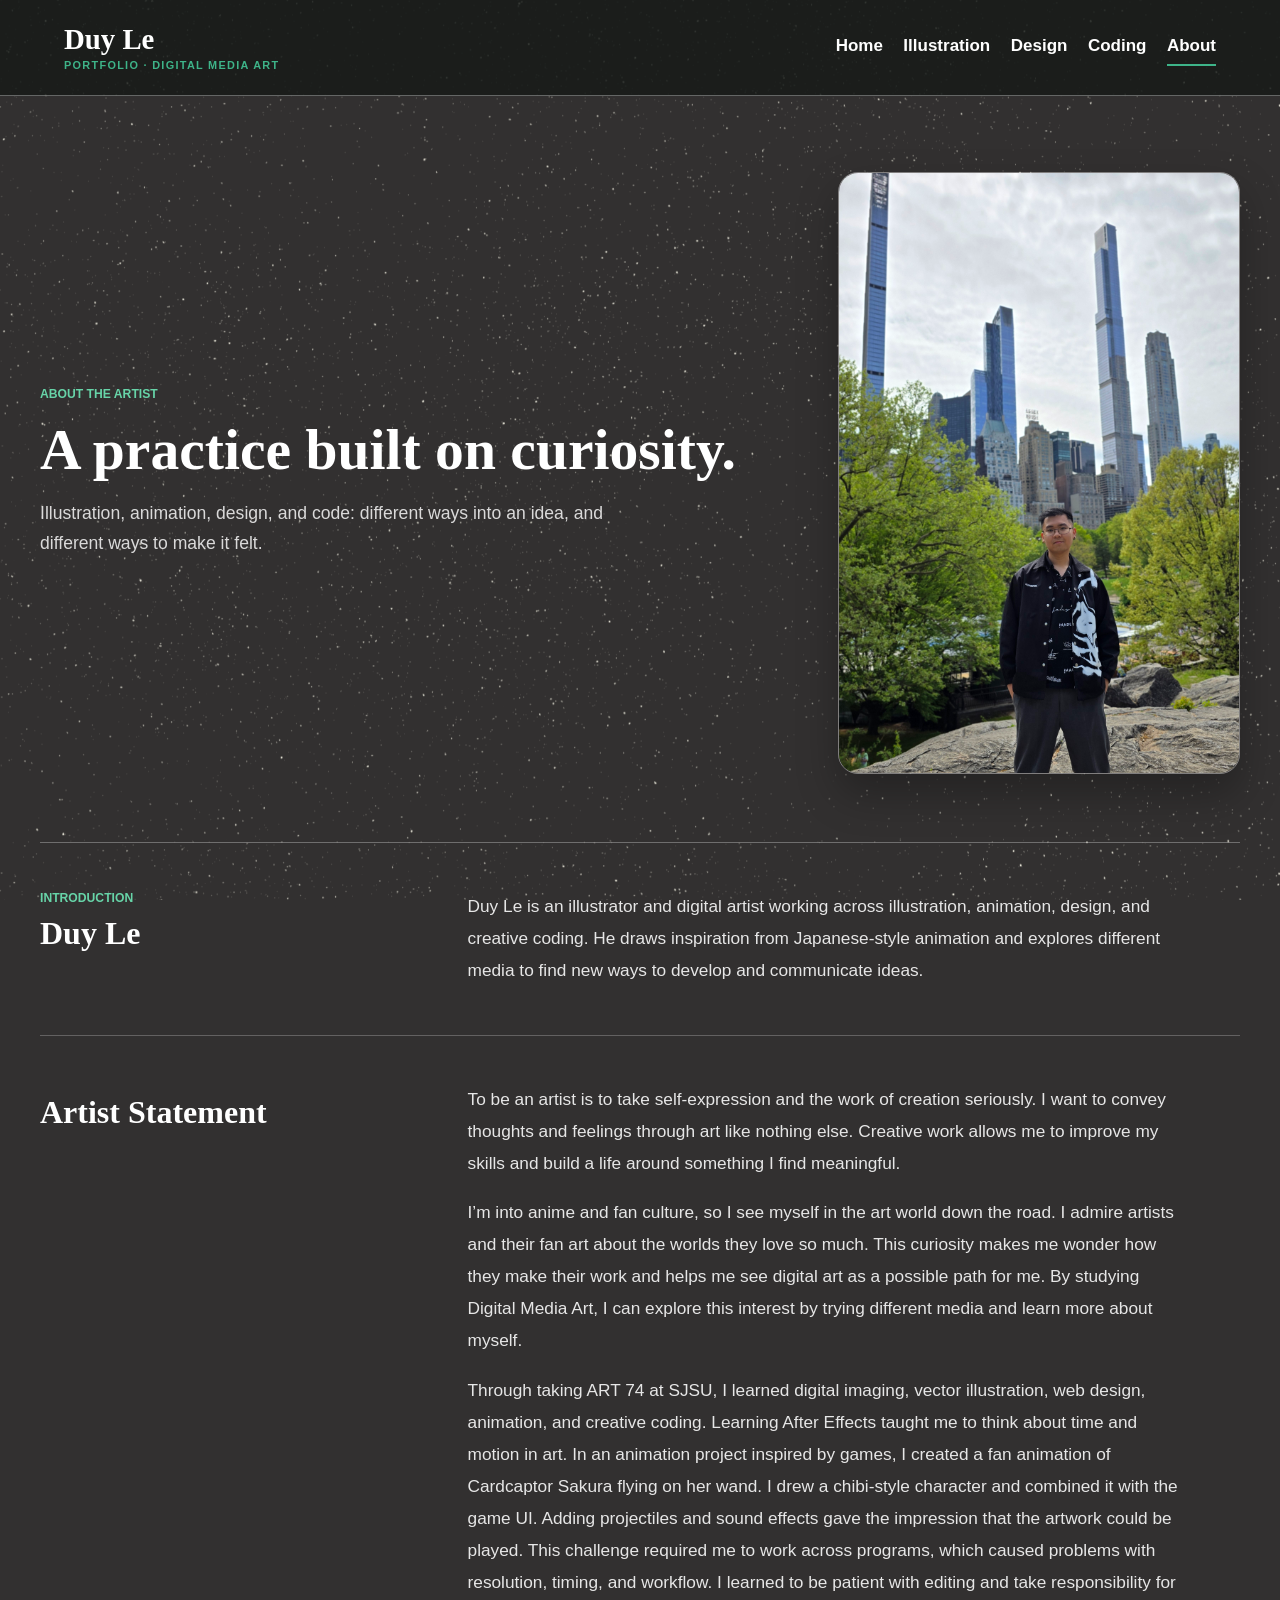
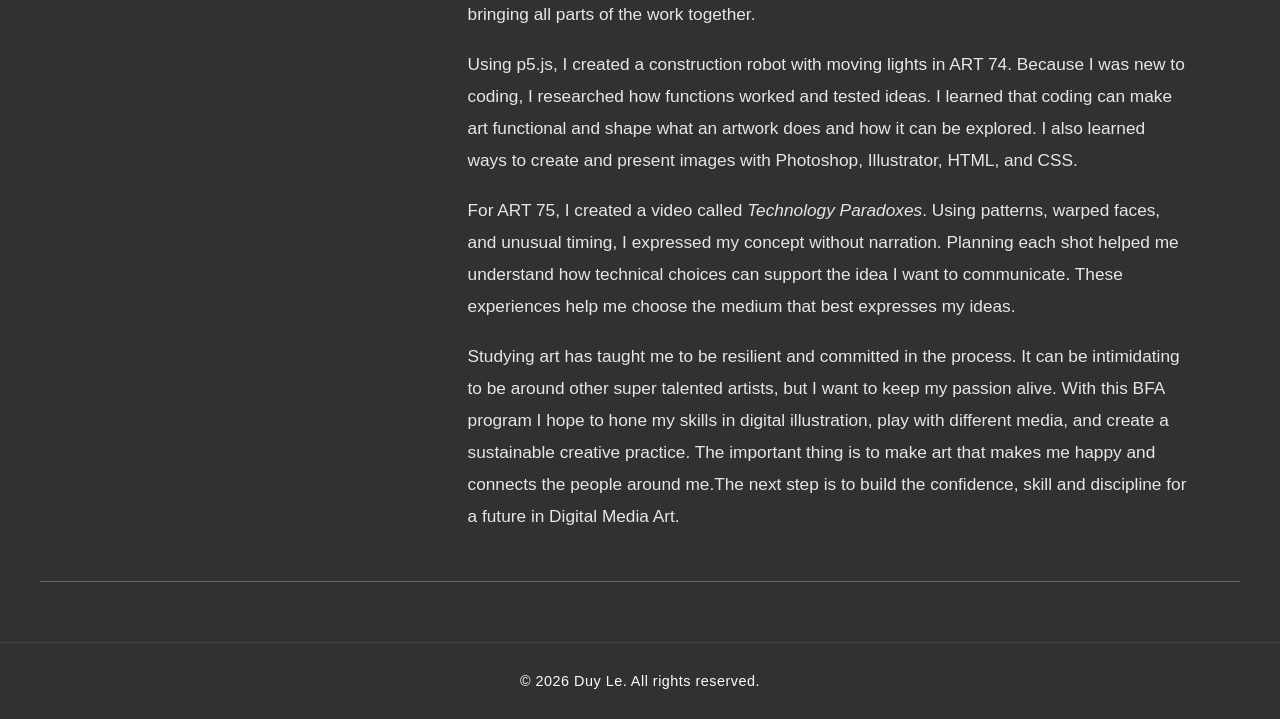
==== commit 1cda8f1b: "Big update (#3)" ====
--- a/About.html
+++ b/About.html
@@ -17,11 +17,9 @@
 	</a>
 	<nav class="Link Link--normal" aria-label="Main navigation">
 		<a href="index.html">Home</a>
-		<a href="Digital.html">Digital</a>
-		<a href="Video.html">Video</a>
+		<a href="Illustration.html">Illustration</a>
 		<a href="Design.html">Design</a>
 		<a href="Coding.html">Coding</a>
-		<a href="Photography.html">Photography</a>
 		<a href="About.html" aria-current="page">About</a>
 	</nav>
 </header>
@@ -33,11 +31,9 @@
 	</a>
 	<nav class="Link Link--sticky" aria-label="Sticky main navigation">
 		<a href="index.html">Home</a>
-		<a href="Digital.html">Digital</a>
-		<a href="Video.html">Video</a>
+		<a href="Illustration.html">Illustration</a>
 		<a href="Design.html">Design</a>
 		<a href="Coding.html">Coding</a>
-		<a href="Photography.html">Photography</a>
 		<a href="About.html" aria-current="page">About</a>
 	</nav>
 </header>
@@ -54,31 +50,30 @@
 
 	<section class="about-section" aria-labelledby="introduction-title">
 		<div>
-			<p class="about-section-index">01 / Introduction</p>
-			<h2 id="introduction-title">Hello, I’m Duy.</h2>
+			<p class="about-section-index">Introduction</p>
+			<h2 id="introduction-title">Duy Le</h2>
 		</div>
 		<div class="about-section-copy">
-			<p>I’m Duy Le, an illustrator and digital artist working across illustration, animation, design, and creative coding. I enjoy creating illustrations inspired by Japanese-style animation and exploring different mediums to find new ways into an idea.</p>
+			<p>Duy Le is an illustrator and digital artist working across illustration, animation, design, and creative coding. He draws inspiration from Japanese-style animation and explores different media to find new ways to develop and communicate ideas.</p>
 		</div>
 	</section>
 
 	<section class="about-section" aria-labelledby="statement-title">
 		<div>
-			<p class="about-section-index">02 / Artist statement</p>
 			<h2 id="statement-title">Artist Statement</h2>
 		</div>
 		<div class="about-section-copy">
-			<p>I am a digital illustrator and animator whose work is rooted in anime and fan culture. I grew up admiring artists who built entire worlds through illustration and animation, and that admiration became the standard I hold myself to. My work focuses on translating feeling into visual form. whether through character-driven animation, interactive code, or experimental video. I treat software as part of my creative voice, not just a tool.</p>
+			<p>To be an artist is to take self-expression and the work of creation seriously. I want to convey thoughts and feelings through art like nothing else. Creative work allows me to improve my skills and build a life around something I find meaningful.</p>
 
-			<p>In my Digital Animation Project, created in After Effects for Art 74, I built a short animation that simulates the experience of playing a game. The final piece features a clean, readable UI, level progression, sound effects, and a character with flapping wings, all designed to feel like a game trailer. The central challenge was learning the curves of animation. As someone trained in drawing, I had to retrain my instincts. Frames fell out of order. Resolutions broke down because I worked across multiple programs. Animating the wings to feel organic was time-consuming. These failures forced me to refine my workflow and persist until the piece functioned as a whole.</p>
+			<p>I’m into anime and fan culture, so I see myself in the art world down the road. I admire artists and their fan art about the worlds they love so much. This curiosity makes me wonder how they make their work and helps me see digital art as a possible path for me. By studying Digital Media Art, I can explore this interest by trying different media and learn more about myself.</p>
 
-			<p>In my Creative Coding project for Art 74, I used p5.js to build an interactive character with movement. The final piece is a simple figure that responds on screen through code, with a clean visual layout and no unnecessary elements. The challenge was coding itself. I had no prior experience, so I researched how functions interacted and applied them to my own code. I crashed the program repeatedly and fixed it each time. The intention was to write functional code where every line served a purpose.</p>
+			<p>Through taking ART 74 at SJSU, I learned digital imaging, vector illustration, web design, animation, and creative coding. Learning After Effects taught me to think about time and motion in art. In an animation project inspired by games, I created a fan animation of Cardcaptor Sakura flying on her wand. I drew a chibi-style character and combined it with the game UI. Adding projectiles and sound effects gave the impression that the artwork could be played. This challenge required me to work across programs, which caused problems with resolution, timing, and workflow. I learned to be patient with editing and take responsibility for bringing all parts of the work together.</p>
 
-			<p>In Technology Paradoxes, created in Premiere Pro for Art 75, I made a short experimental video about how technology has controlled humans as a whole. The final piece uses only cuts, pacing, and unsettling visual keys, no words, to communicate the message. Learning Premiere Pro for the first time to materialize my idea was difficult, but I sketched the shots I felt could be impactful and built the sequence around them.</p>
+			<p>Using p5.js, I created a construction robot with moving lights in ART 74. Because I was new to coding, I researched how functions worked and tested ideas. I learned that coding can make art functional and shape what an artwork does and how it can be explored. I also learned ways to create and present images with Photoshop, Illustrator, HTML, and CSS.</p>
 
-			<p>Across my earlier coursework in Art 74, I also used Photoshop and Illustrator to produce raster and vector images for web and print, and I learned HTML5 and CSS to understand how digital art lives online. That foundation shaped how I think about software culture, remix, and the social graph.</p>
+			<p>For ART 75, I created a video called <em>Technology Paradoxes</em>. Using patterns, warped faces, and unusual timing, I expressed my concept without narration. Planning each shot helped me understand how technical choices can support the idea I want to communicate. These experiences help me choose the medium that best expresses my ideas.</p>
 
-			<p>What connects these projects is my belief that technique should serve feeling. I do not make work to show off software. I make work to understand myself and to invite the viewer to feel something. Looking back at my journey at Chabot College and SJSU, I have learned that resilience and discipline matter more than perfect results. I want to combine multiple mediums in my personal art and continue growing as an artist. If my work can make people feel, even a little, then I am satisfied.</p>
+			<p>Studying art has taught me to be resilient and committed in the process. It can be intimidating to be around other super talented artists, but I want to keep my passion alive. With this BFA program I hope to hone my skills in digital illustration, play with different media, and create a sustainable creative practice. The important thing is to make art that makes me happy and connects the people around me.The next step is to build the confidence, skill and discipline for a future in Digital Media Art.</p>
 		</div>
 	</section>
 </main>
--- a/styles.css
+++ b/styles.css
@@ -360,8 +360,37 @@
     transition: transform 220ms ease;
 }
 
+.video-thumb.design-project-image-link {
+    display: block;
+    width: 100%;
+    height: auto;
+    aspect-ratio: 16 / 10;
+    padding: 0;
+    border: 0;
+    color: inherit;
+    background: rgba(255, 255, 255, 0.04);
+}
+
+.design-project-image-link .coding-project-image {
+    position: absolute;
+    inset: 0;
+    height: 100%;
+}
+
+.coding-project-summary {
+    margin: 16px 0 0;
+    color: rgba(255, 255, 255, 0.8);
+    font-size: 0.94rem;
+    line-height: 1.7;
+}
+
 .coding-project-image-link:hover .coding-project-image,
 .coding-project-image-link:focus-visible .coding-project-image {
+    transform: scale(1.035);
+}
+
+.design-project-image-link:hover .coding-project-image,
+.design-project-image-link:focus-visible .coding-project-image {
     transform: scale(1.035);
 }
 
@@ -857,6 +886,118 @@
     inset: 0;
 }
 
+.modal-content.has-large-images .video-container.has-image {
+    width: min(96vw, 1200px);
+    aspect-ratio: auto;
+}
+
+.modal-content.has-large-images .video-container.has-image #modalImage {
+    position: static;
+    height: auto;
+    max-height: 88vh;
+}
+
+.modal-content.is-compact-gallery {
+    display: grid;
+    grid-template-columns: repeat(3, minmax(0, 1fr));
+    gap: 0;
+    align-content: start;
+    width: min(94vw, 1200px);
+    max-width: 1200px;
+    margin: 32px auto 30px;
+}
+
+.modal-content.has-image-carousel {
+    width: min(94vw, 1100px);
+    margin: 56px auto 30px;
+}
+
+.modal-content.has-image-carousel .video-container.has-image {
+    width: 100%;
+    height: min(65vh, 650px);
+    aspect-ratio: auto;
+}
+
+.modal-content.has-image-carousel .video-container.has-image #modalImage {
+    position: static;
+    width: 100%;
+    height: 100%;
+    max-height: none;
+    object-fit: contain;
+    cursor: pointer;
+}
+
+.modal-content.has-image-carousel .video-container.has-image #modalImage:focus-visible {
+    outline: 3px solid #67d4a8;
+    outline-offset: 3px;
+}
+
+.gallery-carousel-controls {
+    display: flex;
+    align-items: center;
+    justify-content: center;
+    gap: 20px;
+    margin-top: 12px;
+}
+
+.gallery-carousel-button {
+    min-width: 88px;
+    padding: 9px 16px;
+    border: 1px solid rgba(255, 255, 255, 0.35);
+    border-radius: 999px;
+    color: #ffffff;
+    background: rgba(255, 255, 255, 0.08);
+    font: inherit;
+    cursor: pointer;
+}
+
+.gallery-carousel-button:hover,
+.gallery-carousel-button:focus-visible {
+    border-color: #67d4a8;
+    background: rgba(103, 212, 168, 0.16);
+}
+
+.gallery-carousel-counter {
+    min-width: 48px;
+    color: rgba(255, 255, 255, 0.8);
+    font-size: 0.9rem;
+    text-align: center;
+    font-variant-numeric: tabular-nums;
+}
+
+.modal-content.is-compact-gallery .video-container.has-image,
+.modal-content.is-compact-gallery img.modal-extra-media {
+    width: 100% !important;
+    height: clamp(220px, 33vw, 400px) !important;
+    max-height: none !important;
+    margin: 0 !important;
+    aspect-ratio: auto;
+    border-radius: 8px;
+    background: transparent;
+}
+
+.modal-content.is-compact-gallery .video-container.has-image #modalImage {
+    position: static;
+    height: 100%;
+    max-height: none;
+    object-fit: contain;
+}
+
+.modal-content.is-compact-gallery img.modal-extra-media {
+    object-fit: contain !important;
+}
+
+.modal-content.is-compact-gallery .video-caption {
+    grid-column: 1 / -1;
+    margin-top: 4px;
+}
+
+@media (max-width: 768px) {
+    .modal-content.is-compact-gallery {
+        grid-template-columns: repeat(2, minmax(0, 1fr));
+    }
+}
+
 /* GIF & Static Image Responsive Sizing */
 #modalImage {
     width: 100%;
@@ -879,6 +1020,11 @@
     border-radius: 8px !important;
 }
 
+.modal-content.has-large-images img.modal-extra-media {
+    width: 100% !important;
+    max-height: 88vh !important;
+}
+
 /* Caption formatting with safe spacing */
 .video-caption {
     width: 100%;
@@ -887,8 +1033,74 @@
     padding: 0 10px 20px 10px;
     box-sizing: border-box;
     text-align: center;
-}/* Navigation Buttons */
-
+}
+
+.home-page .video-caption {
+    padding: clamp(20px, 4vw, 34px);
+    border: 1px solid rgba(103, 212, 168, 0.22);
+    border-left: 4px solid #67d4a8;
+    border-radius: 12px;
+    background: linear-gradient(135deg, rgba(24, 32, 29, 0.96), rgba(13, 17, 15, 0.94));
+    box-shadow: 0 16px 40px rgba(0, 0, 0, 0.24);
+    text-align: left;
+}
+
+.home-page .video-caption h3 {
+    margin: 0 0 18px;
+    padding-bottom: 14px;
+    border-bottom: 1px solid rgba(103, 212, 168, 0.28);
+    color: #8ce5bf;
+    font-family: Georgia, "Times New Roman", serif;
+    font-size: clamp(1.5rem, 3vw, 2rem);
+    line-height: 1.2;
+}
+
+.home-page .video-caption p {
+    margin: 0;
+    color: rgba(255, 255, 255, 0.84);
+    font-size: 1rem;
+    line-height: 1.8;
+}
+
+.home-page .video-caption > br + p {
+    margin-top: 22px;
+    padding-top: 16px;
+    border-top: 1px solid rgba(255, 255, 255, 0.12);
+    color: rgba(255, 255, 255, 0.62);
+    font-size: 0.78rem;
+    letter-spacing: 0.06em;
+}
+
+.home-page .video-caption > br + p em {
+    font-style: normal;
+}
+
+.home-page .video-caption a {
+    display: inline-block;
+    margin: 12px 0 0;
+    padding: 9px 14px;
+    border: 1px solid rgba(103, 212, 168, 0.48);
+    border-radius: 999px;
+    color: #8ce5bf;
+    font-size: 0.9rem;
+    font-weight: 700;
+    text-decoration: none;
+    transition: background-color 0.2s ease, border-color 0.2s ease;
+}
+
+.home-page .video-caption a:hover,
+.home-page .video-caption a:focus-visible {
+    border-color: #8ce5bf;
+    background: rgba(103, 212, 168, 0.12);
+    color: #c1f5dc;
+}
+
+.home-page .video-caption a:focus-visible {
+    outline: 2px solid #8ce5bf;
+    outline-offset: 3px;
+}
+
+/* Navigation Buttons */
         .nav-btn {
         position: fixed;                        /* FIXED: Snaps the buttons directly to the browser view borders */
         top: 50%;                               /* Centers them vertically on the screen */
@@ -1036,4 +1248,263 @@
 /* Ensure your main page content stretches to push the footer down */
 main, .portfolio-grid {
     flex: 1;
+}
+
+.illustration-gallery {
+    display: grid;
+    grid-template-columns: repeat(12, minmax(0, 1fr));
+    grid-auto-rows: clamp(190px, 19vw, 245px);
+    gap: 18px;
+    padding: 38px 0 72px;
+}
+
+.illustration-tile {
+    display: flex;
+    min-width: 0;
+    min-height: 0;
+    flex-direction: column;
+    overflow: hidden;
+    border: 1px solid rgba(255, 255, 255, 0.16);
+    border-radius: 12px;
+    background: rgba(13, 17, 15, 0.76);
+}
+
+.illustration-tile--feature {
+    grid-column: span 7;
+    grid-row: span 2;
+}
+
+.illustration-tile:nth-child(2),
+.illustration-tile:nth-child(3) {
+    grid-column: span 5;
+}
+
+.illustration-tile:nth-child(n + 4) {
+    grid-column: span 4;
+}
+
+.illustration-image-link {
+    position: relative;
+    display: flex;
+    width: 100%;
+    height: auto;
+    box-sizing: border-box;
+    min-height: 0;
+    flex: 1;
+    align-items: center;
+    justify-content: center;
+    aspect-ratio: auto;
+    padding: 12px;
+    border: 0;
+    border-radius: 0;
+    color: inherit;
+    background: rgba(255, 255, 255, 0.035);
+    cursor: pointer;
+}
+
+.illustration-image-link::after {
+    content: none;
+}
+
+.illustration-image-link img {
+    display: block;
+    width: 100%;
+    height: 100%;
+    object-fit: contain;
+    transition: transform 220ms ease;
+}
+
+.illustration-image-link:hover img,
+.illustration-image-link:focus-visible img {
+    transform: scale(1.025);
+}
+
+.illustration-image-link:focus-visible {
+    outline: 2px solid #67d4a8;
+    outline-offset: -4px;
+}
+
+.illustration-view-hint {
+    position: absolute;
+    right: 20px;
+    bottom: 20px;
+    padding: 7px 11px;
+    border: 1px solid rgba(255, 255, 255, 0.22);
+    border-radius: 999px;
+    color: #ffffff;
+    background: rgba(12, 16, 14, 0.78);
+    font-size: 0.72rem;
+    font-weight: 700;
+    opacity: 0;
+    transform: translateY(4px);
+    transition: opacity 180ms ease, transform 180ms ease;
+}
+
+.illustration-view-hint span {
+    margin-left: 5px;
+    color: #67d4a8;
+}
+
+.illustration-image-link:hover .illustration-view-hint,
+.illustration-image-link:focus-visible .illustration-view-hint {
+    opacity: 1;
+    transform: translateY(0);
+}
+
+.illustration-tile-caption {
+    padding: 14px 18px 16px;
+}
+
+.illustration-tile-index {
+    display: block;
+    margin-bottom: 6px;
+    color: #67d4a8;
+    font-size: 0.67rem;
+    font-weight: 700;
+    letter-spacing: 0.08em;
+    text-transform: uppercase;
+}
+
+.illustration-tile-caption h2 {
+    margin: 0;
+    color: #ffffff;
+    font-family: Georgia, "Times New Roman", serif;
+    font-size: clamp(1rem, 1.5vw, 1.3rem);
+    line-height: 1.2;
+}
+
+@media (max-width: 768px) {
+    .illustration-gallery {
+        grid-template-columns: repeat(2, minmax(0, 1fr));
+        grid-auto-rows: clamp(220px, 34vw, 280px);
+        gap: 16px;
+    }
+
+    .illustration-tile--feature,
+    .illustration-tile:nth-child(2),
+    .illustration-tile:nth-child(3),
+    .illustration-tile:nth-child(n + 4) {
+        grid-column: auto;
+        grid-row: auto;
+    }
+
+    .illustration-tile--feature {
+        grid-column: 1 / -1;
+    }
+
+    .illustration-tile-caption {
+        padding: 12px 14px 14px;
+    }
+}
+
+@media (max-width: 520px) {
+    .illustration-gallery {
+        grid-template-columns: minmax(0, 1fr);
+        grid-auto-rows: 280px;
+        gap: 14px;
+    }
+
+    .illustration-tile--feature {
+        grid-column: auto;
+    }
+}
+
+@media (prefers-reduced-motion: reduce) {
+    .illustration-image-link img,
+    .illustration-view-hint {
+        transition: none;
+    }
+}
+
+.home-project-gallery {
+    display: grid;
+    grid-template-columns: repeat(3, minmax(0, 1fr));
+    grid-auto-rows: minmax(320px, auto);
+    gap: 18px;
+    width: min(calc(100% - 48px), 1200px);
+    margin: 0 auto 72px;
+}
+
+.home-project-gallery .home-project-group {
+    display: contents;
+}
+
+.home-project-gallery .video-thumb {
+    display: flex;
+    width: 100%;
+    height: auto;
+    flex-direction: column;
+    aspect-ratio: auto;
+    border: 1px solid rgba(255, 255, 255, 0.16);
+    border-radius: 12px;
+    background: rgba(13, 17, 15, 0.76);
+}
+
+.home-project-gallery .video-thumb img {
+    position: relative;
+    inset: auto;
+    display: block;
+    width: 100%;
+    height: auto;
+    aspect-ratio: 16 / 10;
+    flex: 0 0 auto;
+    object-fit: cover;
+}
+
+.home-project-gallery .home-project-caption {
+    display: flex;
+    min-height: 78px;
+    flex-direction: column;
+    justify-content: center;
+    padding: 12px 16px;
+    box-sizing: border-box;
+    border-top: 1px solid rgba(255, 255, 255, 0.1);
+}
+
+.home-project-gallery .home-project-caption span {
+    margin-bottom: 5px;
+    color: #67d4a8;
+    font-size: 0.67rem;
+    font-weight: 700;
+    letter-spacing: 0.08em;
+    text-transform: uppercase;
+}
+
+.home-project-gallery .home-project-caption h2 {
+    margin: 0;
+    color: #ffffff;
+    font-family: Georgia, "Times New Roman", serif;
+    font-size: clamp(1rem, 1.5vw, 1.3rem);
+    line-height: 1.2;
+}
+
+.home-project-gallery .video-thumb::after {
+    height: calc(100% - 78px);
+}
+
+.home-project-gallery .video-thumb:focus-visible {
+    outline: 2px solid #67d4a8;
+    outline-offset: 3px;
+}
+
+.home-project-gallery .video-thumb:focus-visible::after {
+    opacity: 1;
+    pointer-events: none;
+}
+
+@media (max-width: 768px) {
+    .home-project-gallery {
+        grid-template-columns: repeat(2, minmax(0, 1fr));
+        grid-auto-rows: minmax(280px, auto);
+        gap: 16px;
+        width: min(calc(100% - 36px), 680px);
+    }
+}
+
+@media (max-width: 520px) {
+    .home-project-gallery {
+        grid-template-columns: minmax(0, 1fr);
+        grid-auto-rows: minmax(280px, auto);
+        gap: 14px;
+    }
 }
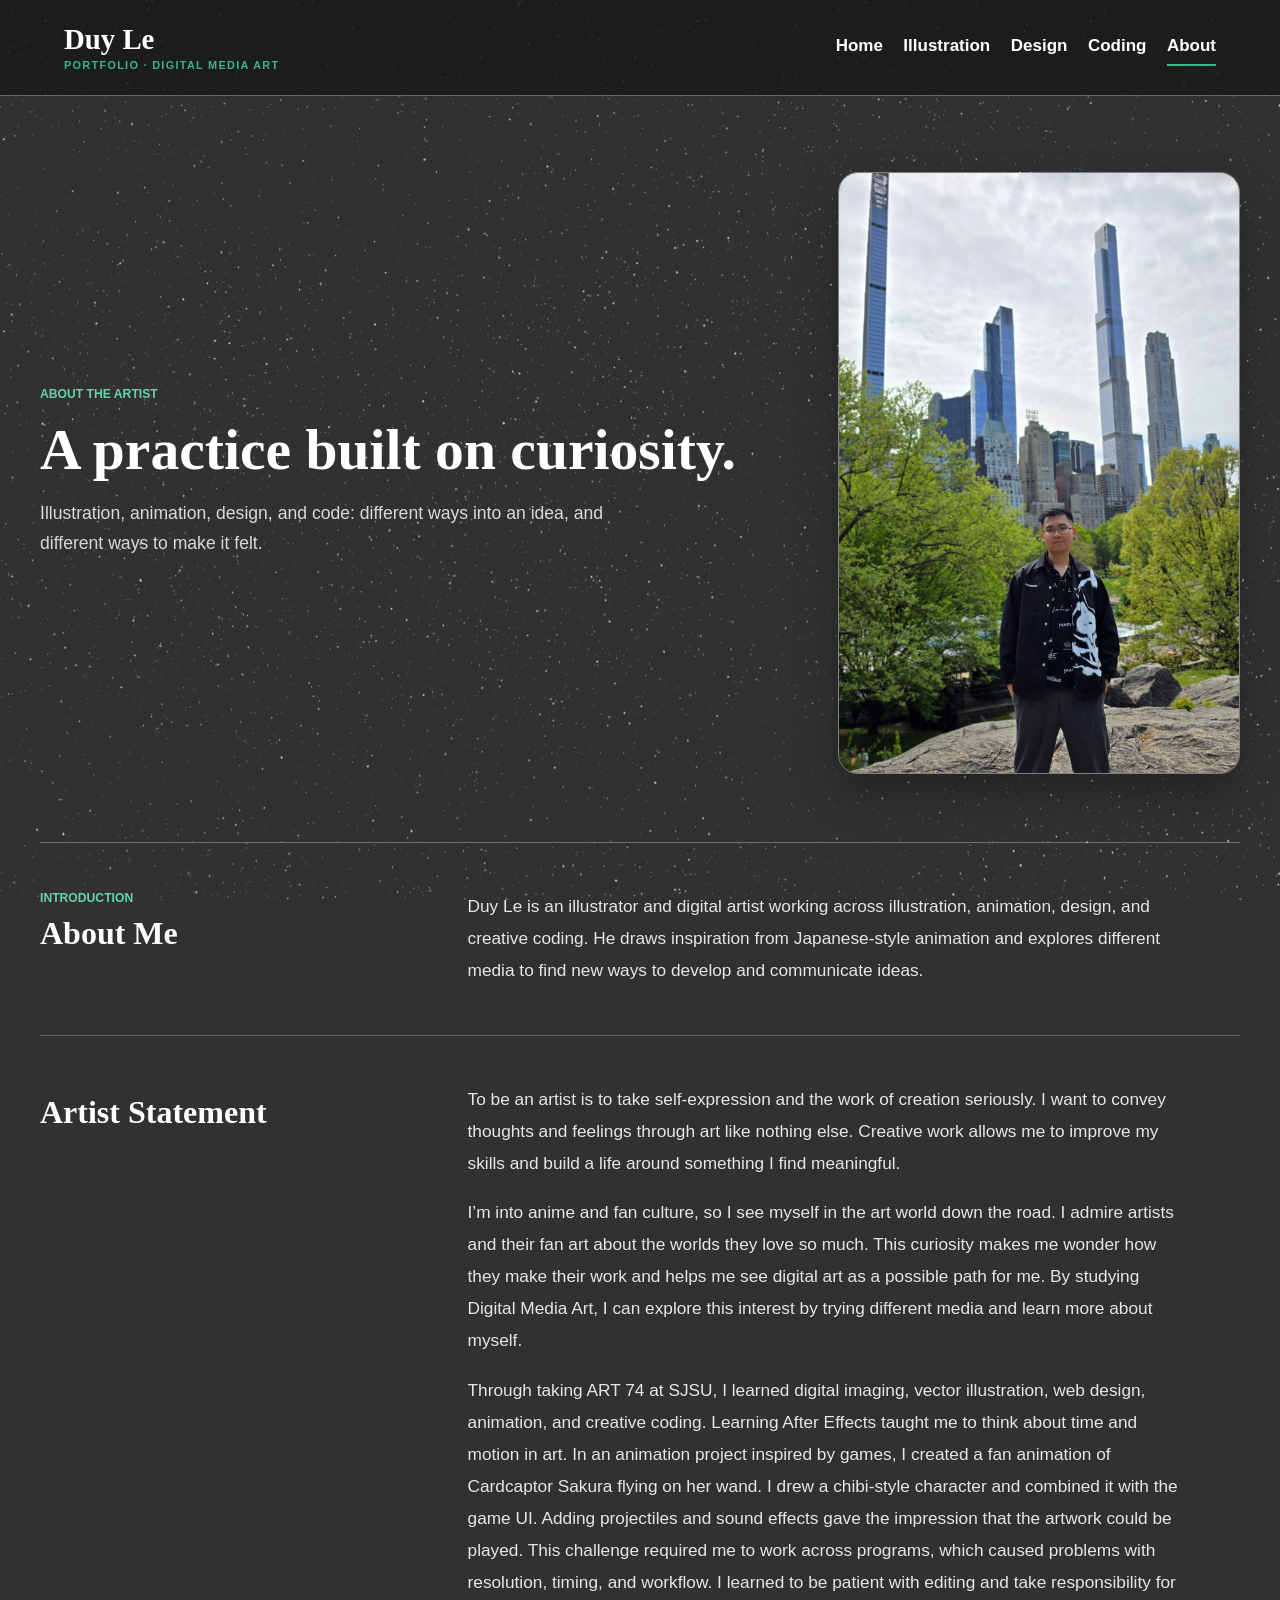
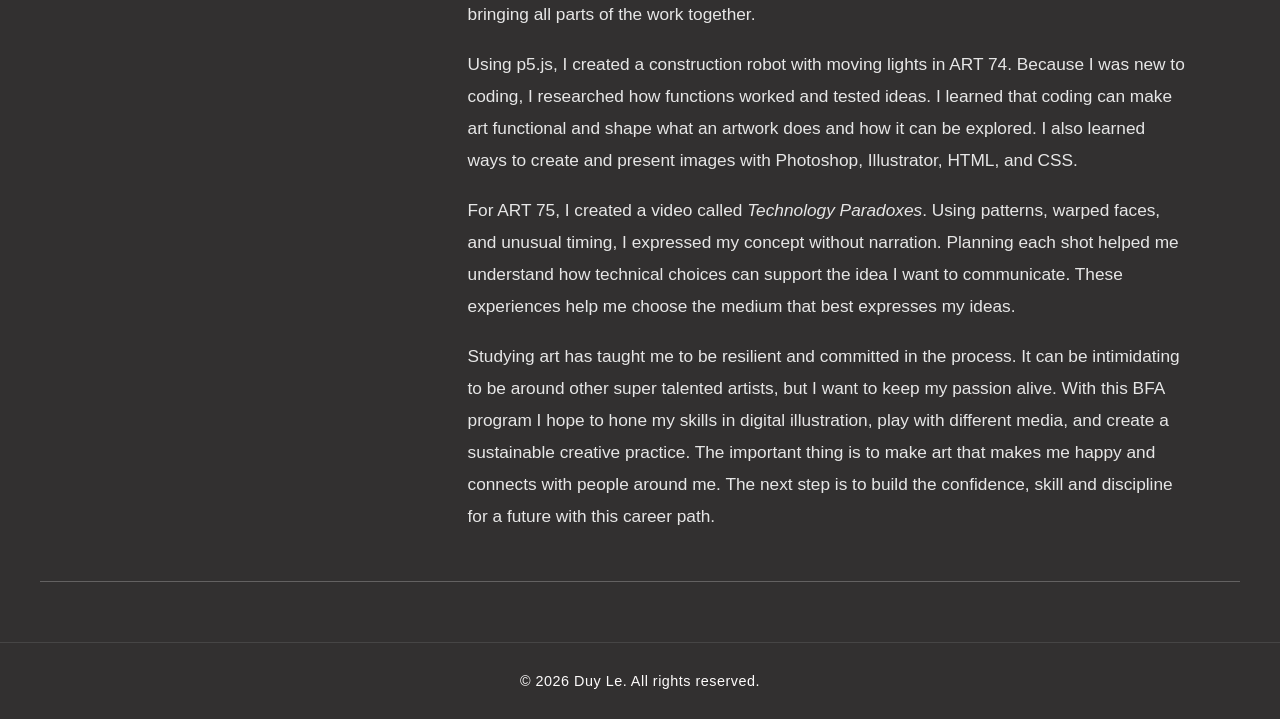
==== commit f82dd9e1: "update 4" ====
--- a/About.html
+++ b/About.html
@@ -51,7 +51,7 @@
 	<section class="about-section" aria-labelledby="introduction-title">
 		<div>
 			<p class="about-section-index">Introduction</p>
-			<h2 id="introduction-title">Duy Le</h2>
+			<h2 id="introduction-title">About Me</h2>
 		</div>
 		<div class="about-section-copy">
 			<p>Duy Le is an illustrator and digital artist working across illustration, animation, design, and creative coding. He draws inspiration from Japanese-style animation and explores different media to find new ways to develop and communicate ideas.</p>
@@ -73,7 +73,7 @@
 
 			<p>For ART 75, I created a video called <em>Technology Paradoxes</em>. Using patterns, warped faces, and unusual timing, I expressed my concept without narration. Planning each shot helped me understand how technical choices can support the idea I want to communicate. These experiences help me choose the medium that best expresses my ideas.</p>
 
-			<p>Studying art has taught me to be resilient and committed in the process. It can be intimidating to be around other super talented artists, but I want to keep my passion alive. With this BFA program I hope to hone my skills in digital illustration, play with different media, and create a sustainable creative practice. The important thing is to make art that makes me happy and connects the people around me.The next step is to build the confidence, skill and discipline for a future in Digital Media Art.</p>
+			<p>Studying art has taught me to be resilient and committed in the process. It can be intimidating to be around other super talented artists, but I want to keep my passion alive. With this BFA program I hope to hone my skills in digital illustration, play with different media, and create a sustainable creative practice. The important thing is to make art that makes me happy and connects with people around me. The next step is to build the confidence, skill and discipline for a future with this career path.</p>
 		</div>
 	</section>
 </main>
--- a/styles.css
+++ b/styles.css
@@ -1373,6 +1373,45 @@
     line-height: 1.2;
 }
 
+.personal-art-section {
+    padding-top: 28px;
+    border-top: 1px solid rgba(255, 255, 255, 0.24);
+}
+
+.personal-art-intro {
+    max-width: 720px;
+    padding: 36px 0 0;
+}
+
+.personal-art-intro h2 {
+    margin: 0;
+    color: #ffffff;
+    font-family: Georgia, "Times New Roman", serif;
+    font-size: 2.5rem;
+    line-height: 1.1;
+}
+
+.personal-art-intro > p:last-child {
+    margin: 14px 0 0;
+    color: rgba(255, 255, 255, 0.82);
+    font-size: 1.02rem;
+    line-height: 1.7;
+}
+
+.personal-art-gallery {
+    grid-template-columns: repeat(3, minmax(0, 1fr));
+    grid-auto-rows: minmax(290px, auto);
+}
+
+.personal-art-gallery .illustration-tile,
+.personal-art-gallery .illustration-tile--feature,
+.personal-art-gallery .illustration-tile:nth-child(2),
+.personal-art-gallery .illustration-tile:nth-child(3),
+.personal-art-gallery .illustration-tile:nth-child(n + 4) {
+    grid-column: auto;
+    grid-row: auto;
+}
+
 @media (max-width: 768px) {
     .illustration-gallery {
         grid-template-columns: repeat(2, minmax(0, 1fr));
@@ -1395,6 +1434,11 @@
     .illustration-tile-caption {
         padding: 12px 14px 14px;
     }
+
+    .personal-art-gallery {
+        grid-template-columns: repeat(2, minmax(0, 1fr));
+        grid-auto-rows: minmax(260px, auto);
+    }
 }
 
 @media (max-width: 520px) {
@@ -1406,6 +1450,11 @@
 
     .illustration-tile--feature {
         grid-column: auto;
+    }
+
+    .personal-art-gallery {
+        grid-template-columns: minmax(0, 1fr);
+        grid-auto-rows: minmax(280px, auto);
     }
 }
 
